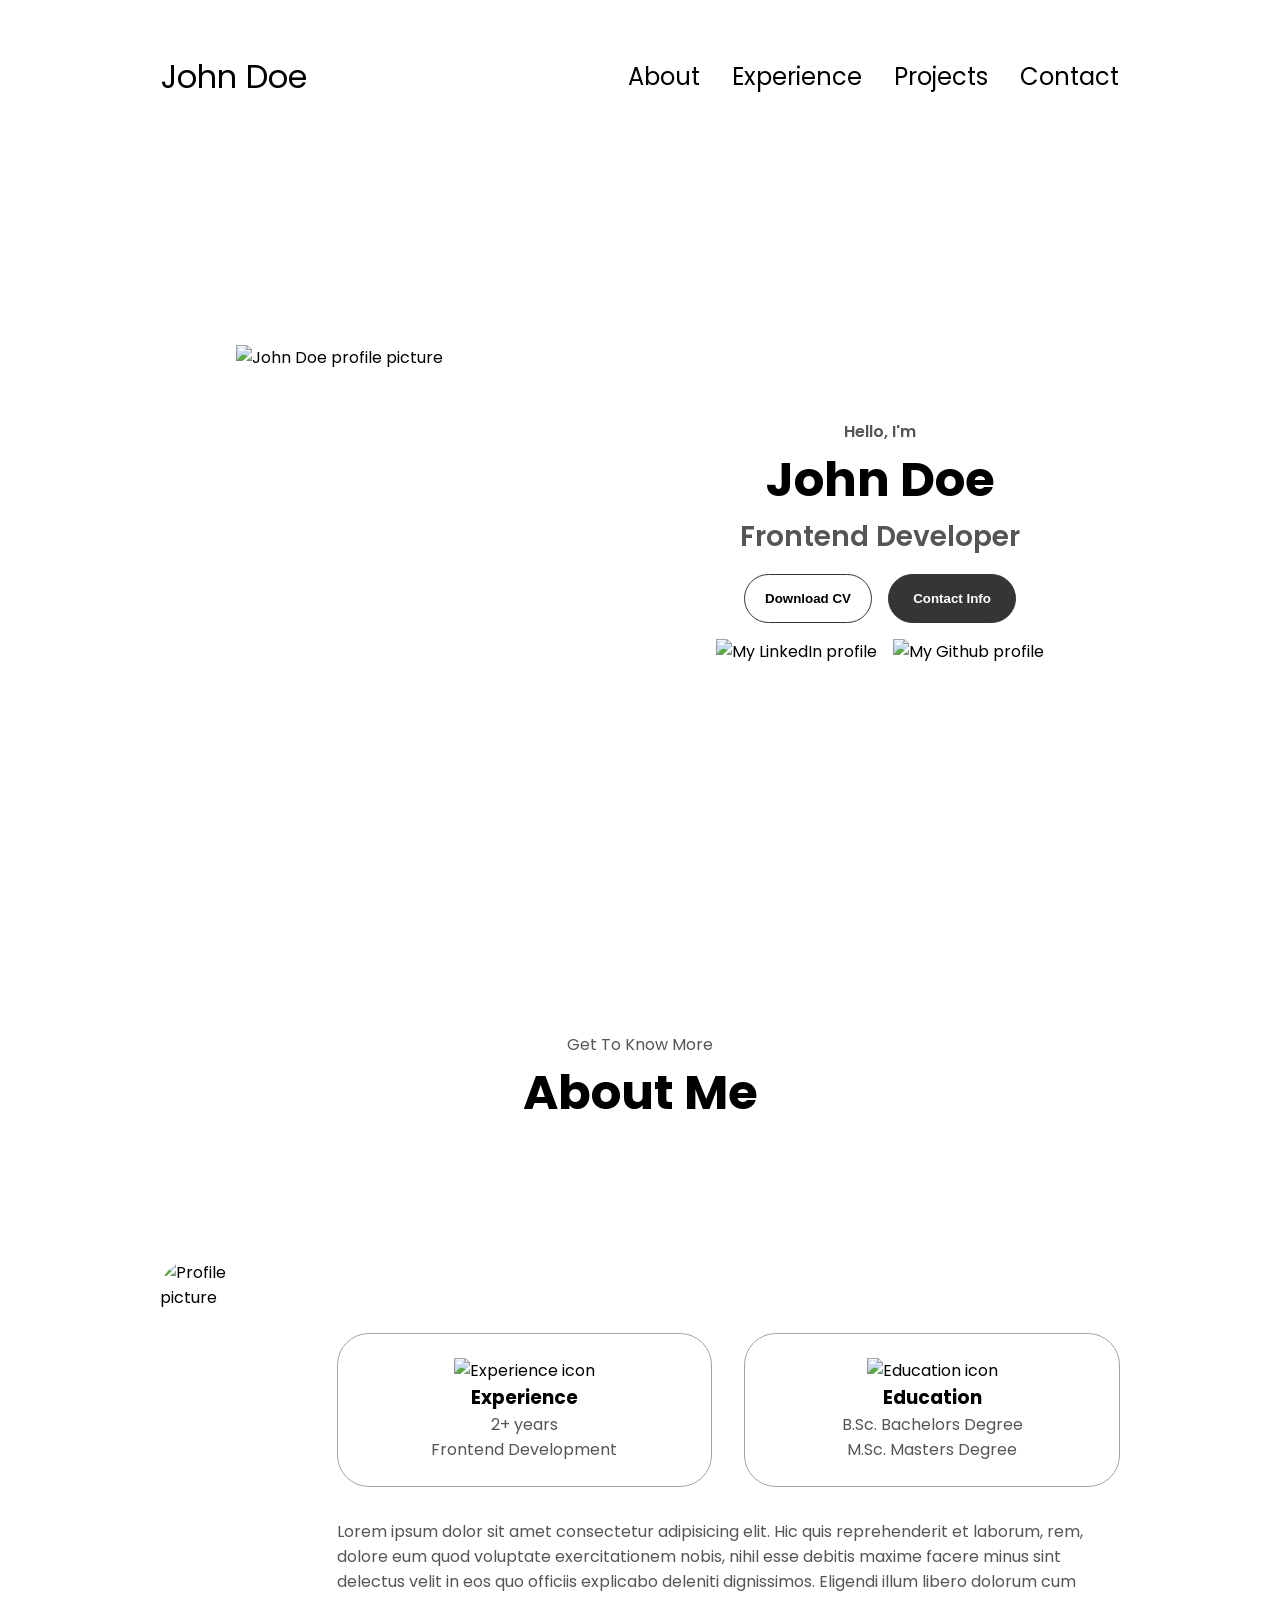
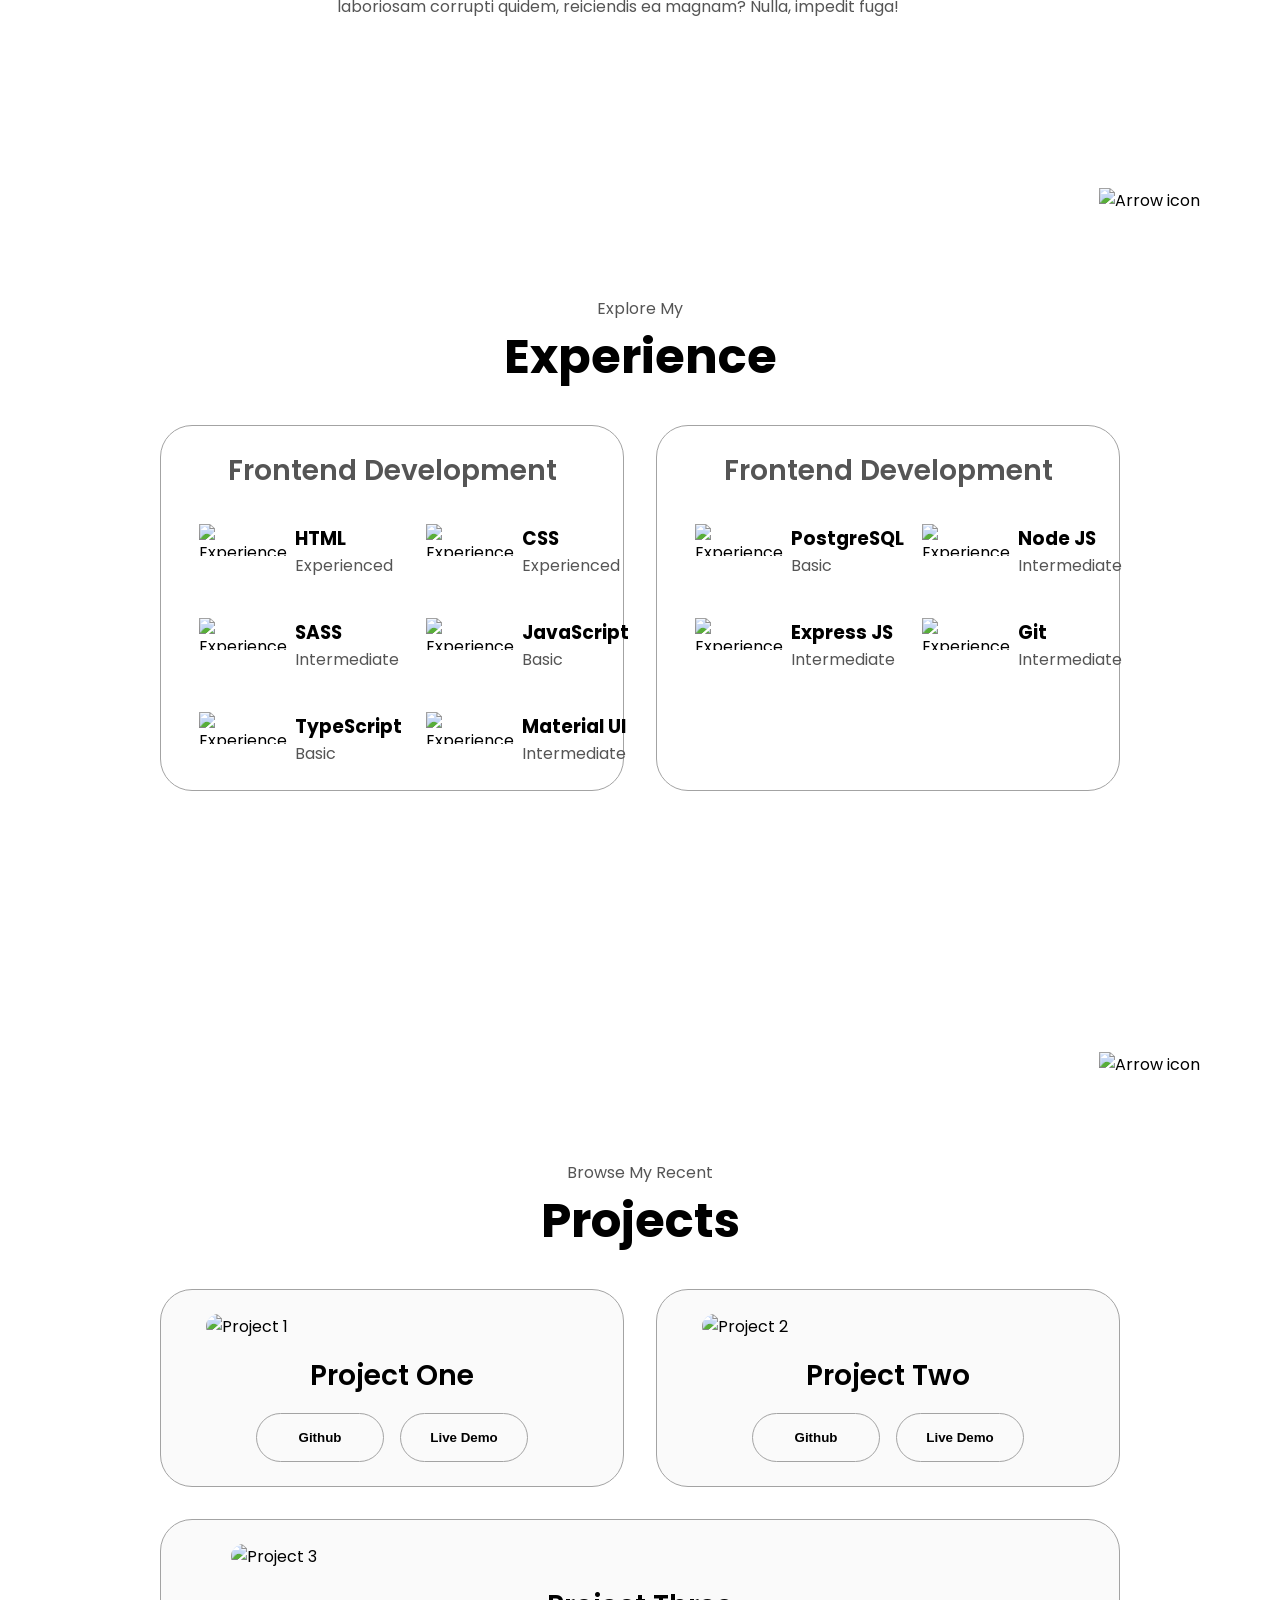
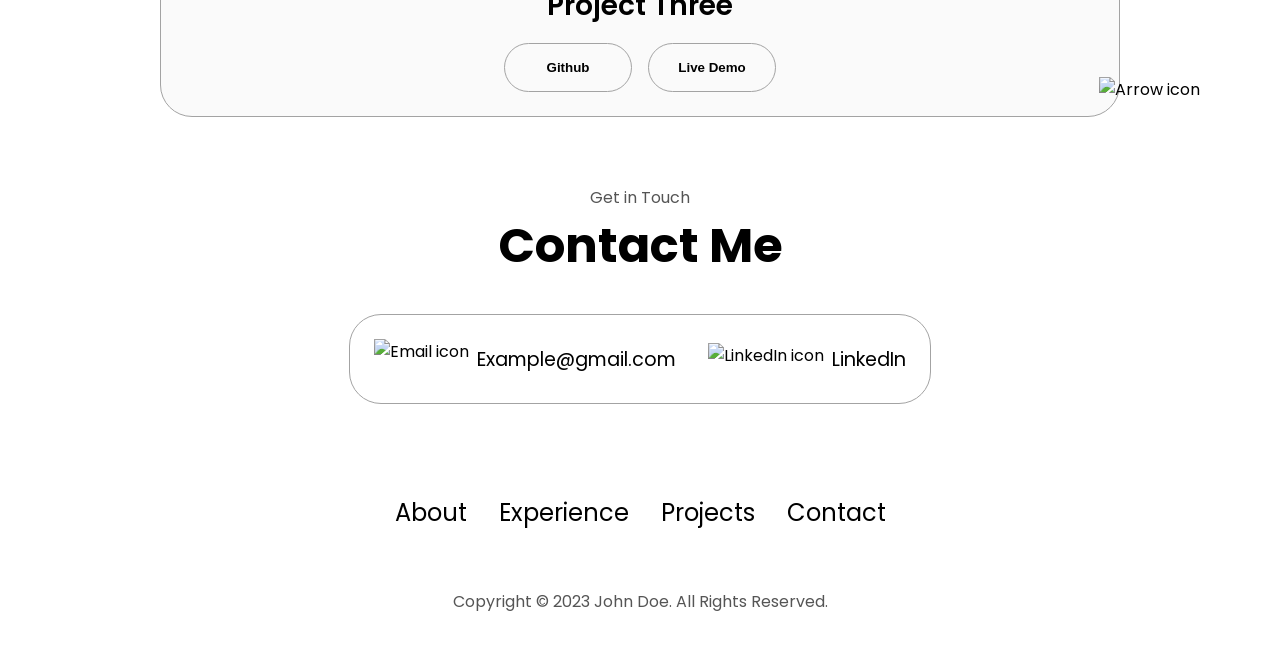
==== index.html @ 48a83649 "Add files via upload" ====
<!DOCTYPE html>
<html lang="en">
  <head>
    <meta charset="UTF-8" />
    <meta http-equiv="X-UA-Compatible" content="IE=edge" />
    <meta name="viewport" content="width=device-width, initial-scale=1.0" />
    <title>My Portfolio</title>
    <link rel="stylesheet" href="style.css" />
    <link rel="stylesheet" href="mediaqueries.css" />
  </head>
  <body>
    <nav id="desktop-nav">
      <div class="logo">John Doe</div>
      <div>
        <ul class="nav-links">
          <li><a href="#about">About</a></li>
          <li><a href="#experience">Experience</a></li>
          <li><a href="#projects">Projects</a></li>
          <li><a href="#contact">Contact</a></li>
        </ul>
      </div>
    </nav>
    <nav id="hamburger-nav">
      <div class="logo">John Doe</div>
      <div class="hamburger-menu">
        <div class="hamburger-icon" onclick="toggleMenu()">
          <span></span>
          <span></span>
          <span></span>
        </div>
        <div class="menu-links">
          <li><a href="#about" onclick="toggleMenu()">About</a></li>
          <li><a href="#experience" onclick="toggleMenu()">Experience</a></li>
          <li><a href="#projects" onclick="toggleMenu()">Projects</a></li>
          <li><a href="#contact" onclick="toggleMenu()">Contact</a></li>
        </div>
      </div>
    </nav>
    <section id="profile">
      <div class="section__pic-container">
        <img src="./assets/profile-pic.png" alt="John Doe profile picture" />
      </div>
      <div class="section__text">
        <p class="section__text__p1">Hello, I'm</p>
        <h1 class="title">John Doe</h1>
        <p class="section__text__p2">Frontend Developer</p>
        <div class="btn-container">
          <button
            class="btn btn-color-2"
            onclick="window.open('./assets/resume-example.pdf')"
          >
            Download CV
          </button>
          <button class="btn btn-color-1" onclick="location.href='./#contact'">
            Contact Info
          </button>
        </div>
        <div id="socials-container">
          <img
            src="./assets/linkedin.png"
            alt="My LinkedIn profile"
            class="icon"
            onclick="location.href='https://linkedin.com/'"
          />
          <img
            src="./assets/github.png"
            alt="My Github profile"
            class="icon"
            onclick="location.href='https://github.com/'"
          />
        </div>
      </div>
    </section>
    <section id="about">
      <p class="section__text__p1">Get To Know More</p>
      <h1 class="title">About Me</h1>
      <div class="section-container">
        <div class="section__pic-container">
          <img
            src="./assets/about-pic.png"
            alt="Profile picture"
            class="about-pic"
          />
        </div>
        <div class="about-details-container">
          <div class="about-containers">
            <div class="details-container">
              <img
                src="./assets/experience.png"
                alt="Experience icon"
                class="icon"
              />
              <h3>Experience</h3>
              <p>2+ years <br />Frontend Development</p>
            </div>
            <div class="details-container">
              <img
                src="./assets/education.png"
                alt="Education icon"
                class="icon"
              />
              <h3>Education</h3>
              <p>B.Sc. Bachelors Degree<br />M.Sc. Masters Degree</p>
            </div>
          </div>
          <div class="text-container">
            <p>
              Lorem ipsum dolor sit amet consectetur adipisicing elit. Hic quis
              reprehenderit et laborum, rem, dolore eum quod voluptate
              exercitationem nobis, nihil esse debitis maxime facere minus sint
              delectus velit in eos quo officiis explicabo deleniti dignissimos.
              Eligendi illum libero dolorum cum laboriosam corrupti quidem,
              reiciendis ea magnam? Nulla, impedit fuga!
            </p>
          </div>
        </div>
      </div>
      <img
        src="./assets/arrow.png"
        alt="Arrow icon"
        class="icon arrow"
        onclick="location.href='./#experience'"
      />
    </section>
    <section id="experience">
      <p class="section__text__p1">Explore My</p>
      <h1 class="title">Experience</h1>
      <div class="experience-details-container">
        <div class="about-containers">
          <div class="details-container">
            <h2 class="experience-sub-title">Frontend Development</h2>
            <div class="article-container">
              <article>
                <img
                  src="./assets/checkmark.png"
                  alt="Experience icon"
                  class="icon"
                />
                <div>
                  <h3>HTML</h3>
                  <p>Experienced</p>
                </div>
              </article>
              <article>
                <img
                  src="./assets/checkmark.png"
                  alt="Experience icon"
                  class="icon"
                />
                <div>
                  <h3>CSS</h3>
                  <p>Experienced</p>
                </div>
              </article>
              <article>
                <img
                  src="./assets/checkmark.png"
                  alt="Experience icon"
                  class="icon"
                />
                <div>
                  <h3>SASS</h3>
                  <p>Intermediate</p>
                </div>
              </article>
              <article>
                <img
                  src="./assets/checkmark.png"
                  alt="Experience icon"
                  class="icon"
                />
                <div>
                  <h3>JavaScript</h3>
                  <p>Basic</p>
                </div>
              </article>
              <article>
                <img
                  src="./assets/checkmark.png"
                  alt="Experience icon"
                  class="icon"
                />
                <div>
                  <h3>TypeScript</h3>
                  <p>Basic</p>
                </div>
              </article>
              <article>
                <img
                  src="./assets/checkmark.png"
                  alt="Experience icon"
                  class="icon"
                />
                <div>
                  <h3>Material UI</h3>
                  <p>Intermediate</p>
                </div>
              </article>
            </div>
          </div>
          <div class="details-container">
            <h2 class="experience-sub-title">Frontend Development</h2>
            <div class="article-container">
              <article>
                <img
                  src="./assets/checkmark.png"
                  alt="Experience icon"
                  class="icon"
                />
                <div>
                  <h3>PostgreSQL</h3>
                  <p>Basic</p>
                </div>
              </article>
              <article>
                <img
                  src="./assets/checkmark.png"
                  alt="Experience icon"
                  class="icon"
                />
                <div>
                  <h3>Node JS</h3>
                  <p>Intermediate</p>
                </div>
              </article>
              <article>
                <img
                  src="./assets/checkmark.png"
                  alt="Experience icon"
                  class="icon"
                />
                <div>
                  <h3>Express JS</h3>
                  <p>Intermediate</p>
                </div>
              </article>
              <article>
                <img
                  src="./assets/checkmark.png"
                  alt="Experience icon"
                  class="icon"
                />
                <div>
                  <h3>Git</h3>
                  <p>Intermediate</p>
                </div>
              </article>
            </div>
          </div>
        </div>
      </div>
      <img
        src="./assets/arrow.png"
        alt="Arrow icon"
        class="icon arrow"
        onclick="location.href='./#projects'"
      />
    </section>
    <section id="projects">
      <p class="section__text__p1">Browse My Recent</p>
      <h1 class="title">Projects</h1>
      <div class="experience-details-container">
        <div class="about-containers">
          <div class="details-container color-container">
            <div class="article-container">
              <img
                src="./assets/project-1.png"
                alt="Project 1"
                class="project-img"
              />
            </div>
            <h2 class="experience-sub-title project-title">Project One</h2>
            <div class="btn-container">
              <button
                class="btn btn-color-2 project-btn"
                onclick="location.href='https://github.com/'"
              >
                Github
              </button>
              <button
                class="btn btn-color-2 project-btn"
                onclick="location.href='https://github.com/'"
              >
                Live Demo
              </button>
            </div>
          </div>
          <div class="details-container color-container">
            <div class="article-container">
              <img
                src="./assets/project-2.png"
                alt="Project 2"
                class="project-img"
              />
            </div>
            <h2 class="experience-sub-title project-title">Project Two</h2>
            <div class="btn-container">
              <button
                class="btn btn-color-2 project-btn"
                onclick="location.href='https://github.com/'"
              >
                Github
              </button>
              <button
                class="btn btn-color-2 project-btn"
                onclick="location.href='https://github.com/'"
              >
                Live Demo
              </button>
            </div>
          </div>
          <div class="details-container color-container">
            <div class="article-container">
              <img
                src="./assets/project-3.png"
                alt="Project 3"
                class="project-img"
              />
            </div>
            <h2 class="experience-sub-title project-title">Project Three</h2>
            <div class="btn-container">
              <button
                class="btn btn-color-2 project-btn"
                onclick="location.href='https://github.com/'"
              >
                Github
              </button>
              <button
                class="btn btn-color-2 project-btn"
                onclick="location.href='https://github.com/'"
              >
                Live Demo
              </button>
            </div>
          </div>
        </div>
      </div>
      <img
        src="./assets/arrow.png"
        alt="Arrow icon"
        class="icon arrow"
        onclick="location.href='./#contact'"
      />
    </section>
    <section id="contact">
      <p class="section__text__p1">Get in Touch</p>
      <h1 class="title">Contact Me</h1>
      <div class="contact-info-upper-container">
        <div class="contact-info-container">
          <img
            src="./assets/email.png"
            alt="Email icon"
            class="icon contact-icon email-icon"
          />
          <p><a href="mailto:examplemail@gmail.com">Example@gmail.com</a></p>
        </div>
        <div class="contact-info-container">
          <img
            src="./assets/linkedin.png"
            alt="LinkedIn icon"
            class="icon contact-icon"
          />
          <p><a href="https://www.linkedin.com">LinkedIn</a></p>
        </div>
      </div>
    </section>
    <footer>
      <nav>
        <div class="nav-links-container">
          <ul class="nav-links">
            <li><a href="#about">About</a></li>
            <li><a href="#experience">Experience</a></li>
            <li><a href="#projects">Projects</a></li>
            <li><a href="#contact">Contact</a></li>
          </ul>
        </div>
      </nav>
      <p>Copyright &#169; 2023 John Doe. All Rights Reserved.</p>
    </footer>
    <script src="script.js"></script>
  </body>
</html>
---- style.css ----
/* GENERAL */

@import url("https://fonts.googleapis.com/css2?family=Poppins:wght@300;400;500;600&display=swap");

* {
  margin: 0;
  padding: 0;
}

body {
  font-family: "Poppins", sans-serif;
}

html {
  scroll-behavior: smooth;
}

p {
  color: rgb(85, 85, 85);
}

/* TRANSITION */

a,
.btn {
  transition: all 300ms ease;
}

/* DESKTOP NAV */

nav,
.nav-links {
  display: flex;
}

nav {
  justify-content: space-around;
  align-items: center;
  height: 17vh;
}

.nav-links {
  gap: 2rem;
  list-style: none;
  font-size: 1.5rem;
}

a {
  color: black;
  text-decoration: none;
  text-decoration-color: white;
}

a:hover {
  color: grey;
  text-decoration: underline;
  text-underline-offset: 1rem;
  text-decoration-color: rgb(181, 181, 181);
}

.logo {
  font-size: 2rem;
}

.logo:hover {
  cursor: default;
}

/* HAMBURGER MENU */

#hamburger-nav {
  display: none;
}

.hamburger-menu {
  position: relative;
  display: inline-block;
}

.hamburger-icon {
  display: flex;
  flex-direction: column;
  justify-content: space-between;
  height: 24px;
  width: 30px;
  cursor: pointer;
}

.hamburger-icon span {
  width: 100%;
  height: 2px;
  background-color: black;
  transition: all 0.3 ease-in-out;
}

.menu-links {
  position: absolute;
  top: 100%;
  right: 0;
  background-color: white;
  width: fit-content;
  max-height: 0;
  overflow: hidden;
  transition: all 0.3 ease-in-out;
}

.menu-links a {
  display: block;
  padding: 10px;
  text-align: center;
  font-size: 1.5rem;
  color: black;
  text-decoration: none;
  transition: all 0.3 ease-in-out;
}

.menu-links li {
  list-style: none;
}

.menu-links.open {
  max-height: 300px;
}

.hamburger-icon.open span:first-child {
  transform: rotate(45deg) translate(10px, 5px);
}

.hamburger-icon.open span:nth-child(2) {
  opacity: 0;
}

.hamburger-icon.open span:last-child {
  transform: rotate(-45deg) translate(10px, -5px);
}

.hamburger-icon span:first-child {
  transform: none;
}

.hamburger-icon span:first-child {
  opacity: 1;
}

.hamburger-icon span:first-child {
  transform: none;
}

/* SECTIONS */

section {
  padding-top: 4vh;
  height: 96vh;
  margin: 0 10rem;
  box-sizing: border-box;
  min-height: fit-content;
}

.section-container {
  display: flex;
}

/* PROFILE SECTION */

#profile {
  display: flex;
  justify-content: center;
  gap: 5rem;
  height: 80vh;
}

.section__pic-container {
  display: flex;
  height: 400px;
  width: 400px;
  margin: auto 0;
}

.section__text {
  align-self: center;
  text-align: center;
}

.section__text p {
  font-weight: 600;
}

.section__text__p1 {
  text-align: center;
}

.section__text__p2 {
  font-size: 1.75rem;
  margin-bottom: 1rem;
}

.title {
  font-size: 3rem;
  text-align: center;
}

#socials-container {
  display: flex;
  justify-content: center;
  margin-top: 1rem;
  gap: 1rem;
}

/* ICONS */

.icon {
  cursor: pointer;
  height: 2rem;
}

/* BUTTONS */

.btn-container {
  display: flex;
  justify-content: center;
  gap: 1rem;
}

.btn {
  font-weight: 600;
  transition: all 300ms ease;
  padding: 1rem;
  width: 8rem;
  border-radius: 2rem;
}

.btn-color-1,
.btn-color-2 {
  border: rgb(53, 53, 53) 0.1rem solid;
}

.btn-color-1:hover,
.btn-color-2:hover {
  cursor: pointer;
}

.btn-color-1,
.btn-color-2:hover {
  background: rgb(53, 53, 53);
  color: white;
}

.btn-color-1:hover {
  background: rgb(0, 0, 0);
}

.btn-color-2 {
  background: none;
}

.btn-color-2:hover {
  border: rgb(255, 255, 255) 0.1rem solid;
}

.btn-container {
  gap: 1rem;
}

/* ABOUT SECTION */

#about {
  position: relative;
}

.about-containers {
  gap: 2rem;
  margin-bottom: 2rem;
  margin-top: 2rem;
}

.about-details-container {
  justify-content: center;
  flex-direction: column;
}

.about-containers,
.about-details-container {
  display: flex;
}

.about-pic {
  border-radius: 2rem;
}

.arrow {
  position: absolute;
  right: -5rem;
  bottom: 2.5rem;
}

.details-container {
  padding: 1.5rem;
  flex: 1;
  background: white;
  border-radius: 2rem;
  border: rgb(53, 53, 53) 0.1rem solid;
  border-color: rgb(163, 163, 163);
  text-align: center;
}

.section-container {
  gap: 4rem;
  height: 80%;
}

.section__pic-container {
  height: 400px;
  width: 400px;
  margin: auto 0;
}

/* EXPERIENCE SECTION */

#experience {
  position: relative;
}

.experience-sub-title {
  color: rgb(85, 85, 85);
  font-weight: 600;
  font-size: 1.75rem;
  margin-bottom: 2rem;
}

.experience-details-container {
  display: flex;
  justify-content: center;
  flex-direction: column;
}

.article-container {
  display: flex;
  text-align: initial;
  flex-wrap: wrap;
  flex-direction: row;
  gap: 2.5rem;
  justify-content: space-around;
}

article {
  display: flex;
  width: 10rem;
  justify-content: space-around;
  gap: 0.5rem;
}

article .icon {
  cursor: default;
}

/* PROJECTS SECTION */

#projects {
  position: relative;
}

.color-container {
  border-color: rgb(163, 163, 163);
  background: rgb(250, 250, 250);
}

.project-img {
  border-radius: 2rem;
  width: 90%;
  height: 90%;
}

.project-title {
  margin: 1rem;
  color: black;
}

.project-btn {
  color: black;
  border-color: rgb(163, 163, 163);
}

/* CONTACT */

#contact {
  display: flex;
  justify-content: center;
  flex-direction: column;
  height: 70vh;
}

.contact-info-upper-container {
  display: flex;
  justify-content: center;
  border-radius: 2rem;
  border: rgb(53, 53, 53) 0.1rem solid;
  border-color: rgb(163, 163, 163);
  background: (250, 250, 250);
  margin: 2rem auto;
  padding: 0.5rem;
}

.contact-info-container {
  display: flex;
  align-items: center;
  justify-content: center;
  gap: 0.5rem;
  margin: 1rem;
}

.contact-info-container p {
  font-size: larger;
}

.contact-icon {
  cursor: default;
}

.email-icon {
  height: 2.5rem;
}

/* FOOTER SECTION */

footer {
  height: 26vh;
  margin: 0 1rem;
}

footer p {
  text-align: center;
}
---- mediaqueries.css ----
@media screen and (max-width: 1400px) {
  #profile {
    height: 83vh;
    margin-bottom: 6rem;
  }
  .about-containers {
    flex-wrap: wrap;
  }
  #contact,
  #projects {
    height: fit-content;
  }
}

@media screen and (max-width: 1200px) {
  #desktop-nav {
    display: none;
  }
  #hamburger-nav {
    display: flex;
  }
  #experience,
  .experience-details-container {
    margin-top: 2rem;
  }
  #profile,
  .section-container {
    display: block;
  }
  .arrow {
    display: none;
  }
  section,
  .section-container {
    height: fit-content;
  }
  section {
    margin: 0 5%;
  }
  .section__pic-container {
    width: 275px;
    height: 275px;
    margin: 0 auto 2rem;
  }
  .about-containers {
    margin-top: 0;
  }
}

@media screen and (max-width: 600px) {
  #contact,
  footer {
    height: 40vh;
  }
  #profile {
    height: 83vh;
    margin-bottom: 0;
  }
  article {
    font-size: 1rem;
  }
  footer nav {
    height: fit-content;
    margin-bottom: 2rem;
  }
  .about-containers,
  .contact-info-upper-container,
  .btn-container {
    flex-wrap: wrap;
  }
  .contact-info-container {
    margin: 0;
  }
  .contact-info-container p,
  .nav-links li a {
    font-size: 1rem;
  }
  .experience-sub-title {
    font-size: 1.25rem;
  }
  .logo {
    font-size: 1.5rem;
  }
  .nav-links {
    flex-direction: column;
    gap: 0.5rem;
    text-align: center;
  }
  .section__pic-container {
    width: auto;
    height: 46vw;
    justify-content: center;
  }
  .section__text__p2 {
    font-size: 1.25rem;
  }
  .title {
    font-size: 2rem;
  }
  .text-container {
    text-align: justify;
  }
}
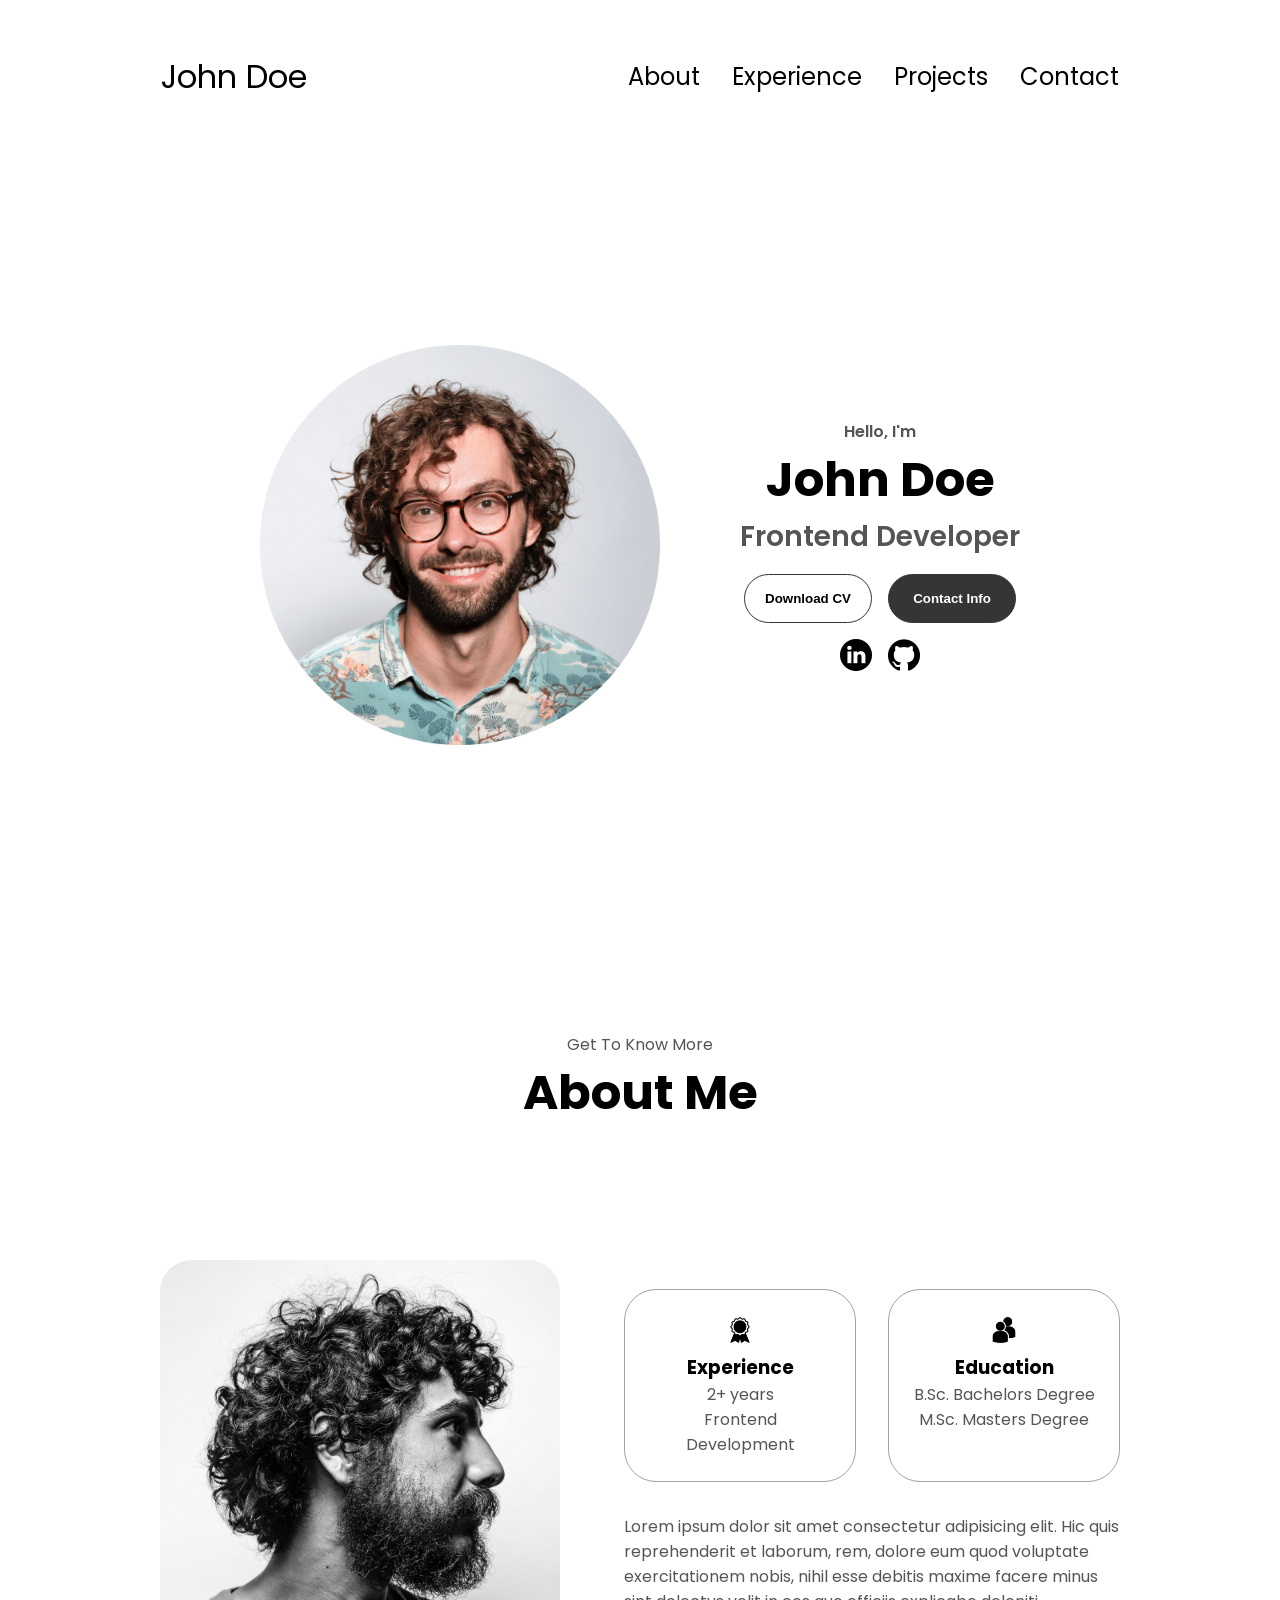
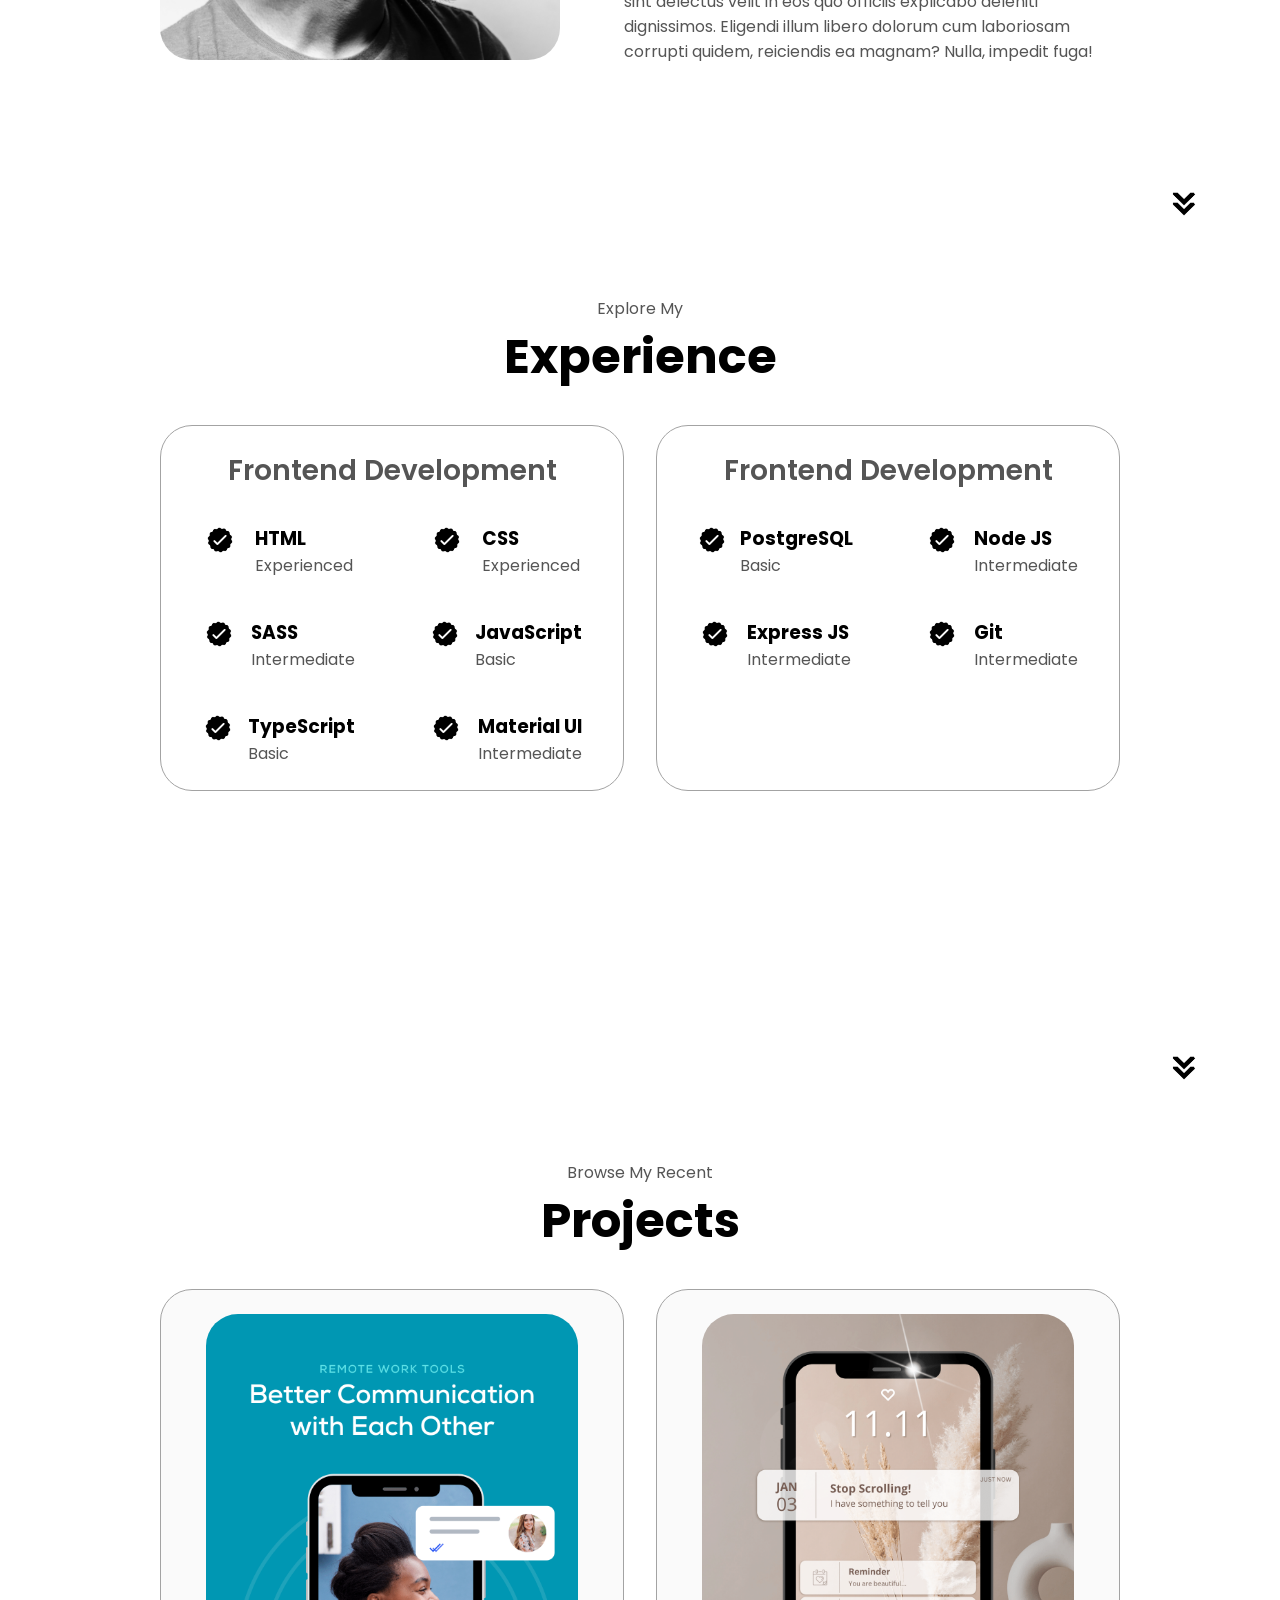
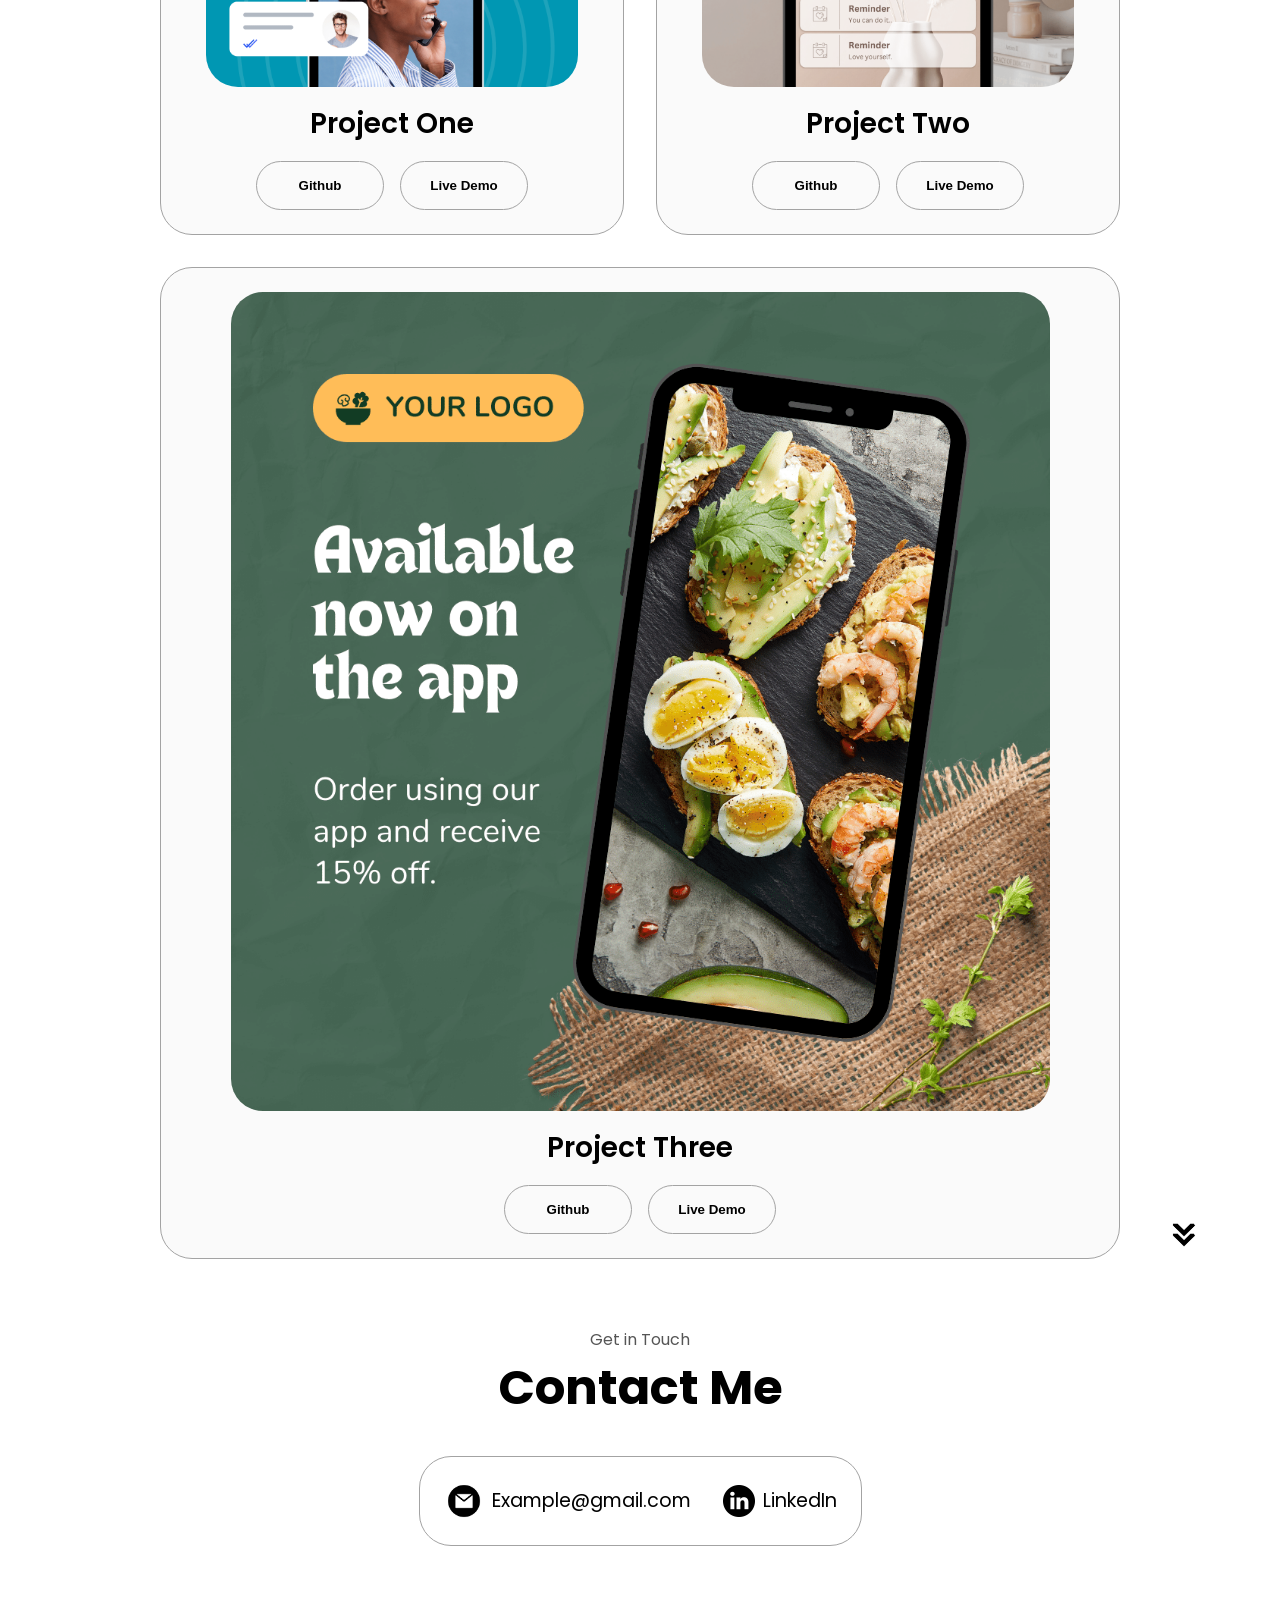
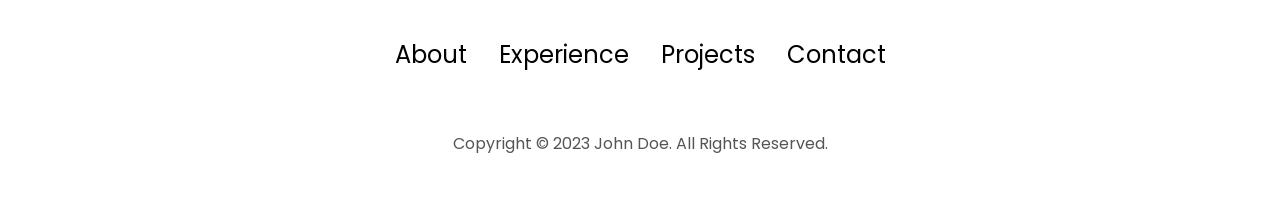
==== commit bb7f7223: "sd" ====
--- a/index.html
+++ b/index.html
@@ -38,7 +38,7 @@
     </nav>
     <section id="profile">
       <div class="section__pic-container">
-        <img src="./assets/profile-pic.png" alt="John Doe profile picture" />
+        <img src="./profile-pic.png" alt="John Doe profile picture" />
       </div>
       <div class="section__text">
         <p class="section__text__p1">Hello, I'm</p>
@@ -47,7 +47,7 @@
         <div class="btn-container">
           <button
             class="btn btn-color-2"
-            onclick="window.open('./assets/resume-example.pdf')"
+            onclick="window.open('./resume-example.pdf')"
           >
             Download CV
           </button>
@@ -57,13 +57,13 @@
         </div>
         <div id="socials-container">
           <img
-            src="./assets/linkedin.png"
+            src="./linkedin.png"
             alt="My LinkedIn profile"
             class="icon"
             onclick="location.href='https://linkedin.com/'"
           />
           <img
-            src="./assets/github.png"
+            src="./github.png"
             alt="My Github profile"
             class="icon"
             onclick="location.href='https://github.com/'"
@@ -77,7 +77,7 @@
       <div class="section-container">
         <div class="section__pic-container">
           <img
-            src="./assets/about-pic.png"
+            src="./about-pic.png"
             alt="Profile picture"
             class="about-pic"
           />
@@ -86,7 +86,7 @@
           <div class="about-containers">
             <div class="details-container">
               <img
-                src="./assets/experience.png"
+                src="./experience.png"
                 alt="Experience icon"
                 class="icon"
               />
@@ -95,7 +95,7 @@
             </div>
             <div class="details-container">
               <img
-                src="./assets/education.png"
+                src="./education.png"
                 alt="Education icon"
                 class="icon"
               />
@@ -116,7 +116,7 @@
         </div>
       </div>
       <img
-        src="./assets/arrow.png"
+        src="./arrow.png"
         alt="Arrow icon"
         class="icon arrow"
         onclick="location.href='./#experience'"
@@ -132,7 +132,7 @@
             <div class="article-container">
               <article>
                 <img
-                  src="./assets/checkmark.png"
+                  src="./checkmark.png"
                   alt="Experience icon"
                   class="icon"
                 />
@@ -143,7 +143,7 @@
               </article>
               <article>
                 <img
-                  src="./assets/checkmark.png"
+                  src="./checkmark.png"
                   alt="Experience icon"
                   class="icon"
                 />
@@ -154,7 +154,7 @@
               </article>
               <article>
                 <img
-                  src="./assets/checkmark.png"
+                  src="./checkmark.png"
                   alt="Experience icon"
                   class="icon"
                 />
@@ -165,7 +165,7 @@
               </article>
               <article>
                 <img
-                  src="./assets/checkmark.png"
+                  src="./checkmark.png"
                   alt="Experience icon"
                   class="icon"
                 />
@@ -176,7 +176,7 @@
               </article>
               <article>
                 <img
-                  src="./assets/checkmark.png"
+                  src="./checkmark.png"
                   alt="Experience icon"
                   class="icon"
                 />
@@ -187,7 +187,7 @@
               </article>
               <article>
                 <img
-                  src="./assets/checkmark.png"
+                  src="./checkmark.png"
                   alt="Experience icon"
                   class="icon"
                 />
@@ -203,7 +203,7 @@
             <div class="article-container">
               <article>
                 <img
-                  src="./assets/checkmark.png"
+                  src="./checkmark.png"
                   alt="Experience icon"
                   class="icon"
                 />
@@ -214,7 +214,7 @@
               </article>
               <article>
                 <img
-                  src="./assets/checkmark.png"
+                  src="./checkmark.png"
                   alt="Experience icon"
                   class="icon"
                 />
@@ -225,7 +225,7 @@
               </article>
               <article>
                 <img
-                  src="./assets/checkmark.png"
+                  src="./checkmark.png"
                   alt="Experience icon"
                   class="icon"
                 />
@@ -236,7 +236,7 @@
               </article>
               <article>
                 <img
-                  src="./assets/checkmark.png"
+                  src="./checkmark.png"
                   alt="Experience icon"
                   class="icon"
                 />
@@ -250,7 +250,7 @@
         </div>
       </div>
       <img
-        src="./assets/arrow.png"
+        src="./arrow.png"
         alt="Arrow icon"
         class="icon arrow"
         onclick="location.href='./#projects'"
@@ -264,7 +264,7 @@
           <div class="details-container color-container">
             <div class="article-container">
               <img
-                src="./assets/project-1.png"
+                src="./project-1.png"
                 alt="Project 1"
                 class="project-img"
               />
@@ -288,7 +288,7 @@
           <div class="details-container color-container">
             <div class="article-container">
               <img
-                src="./assets/project-2.png"
+                src="./project-2.png"
                 alt="Project 2"
                 class="project-img"
               />
@@ -312,7 +312,7 @@
           <div class="details-container color-container">
             <div class="article-container">
               <img
-                src="./assets/project-3.png"
+                src="./project-3.png"
                 alt="Project 3"
                 class="project-img"
               />
@@ -336,7 +336,7 @@
         </div>
       </div>
       <img
-        src="./assets/arrow.png"
+        src="./arrow.png"
         alt="Arrow icon"
         class="icon arrow"
         onclick="location.href='./#contact'"
@@ -348,7 +348,7 @@
       <div class="contact-info-upper-container">
         <div class="contact-info-container">
           <img
-            src="./assets/email.png"
+            src="./email.png"
             alt="Email icon"
             class="icon contact-icon email-icon"
           />
@@ -356,7 +356,7 @@
         </div>
         <div class="contact-info-container">
           <img
-            src="./assets/linkedin.png"
+            src="./linkedin.png"
             alt="LinkedIn icon"
             class="icon contact-icon"
           />
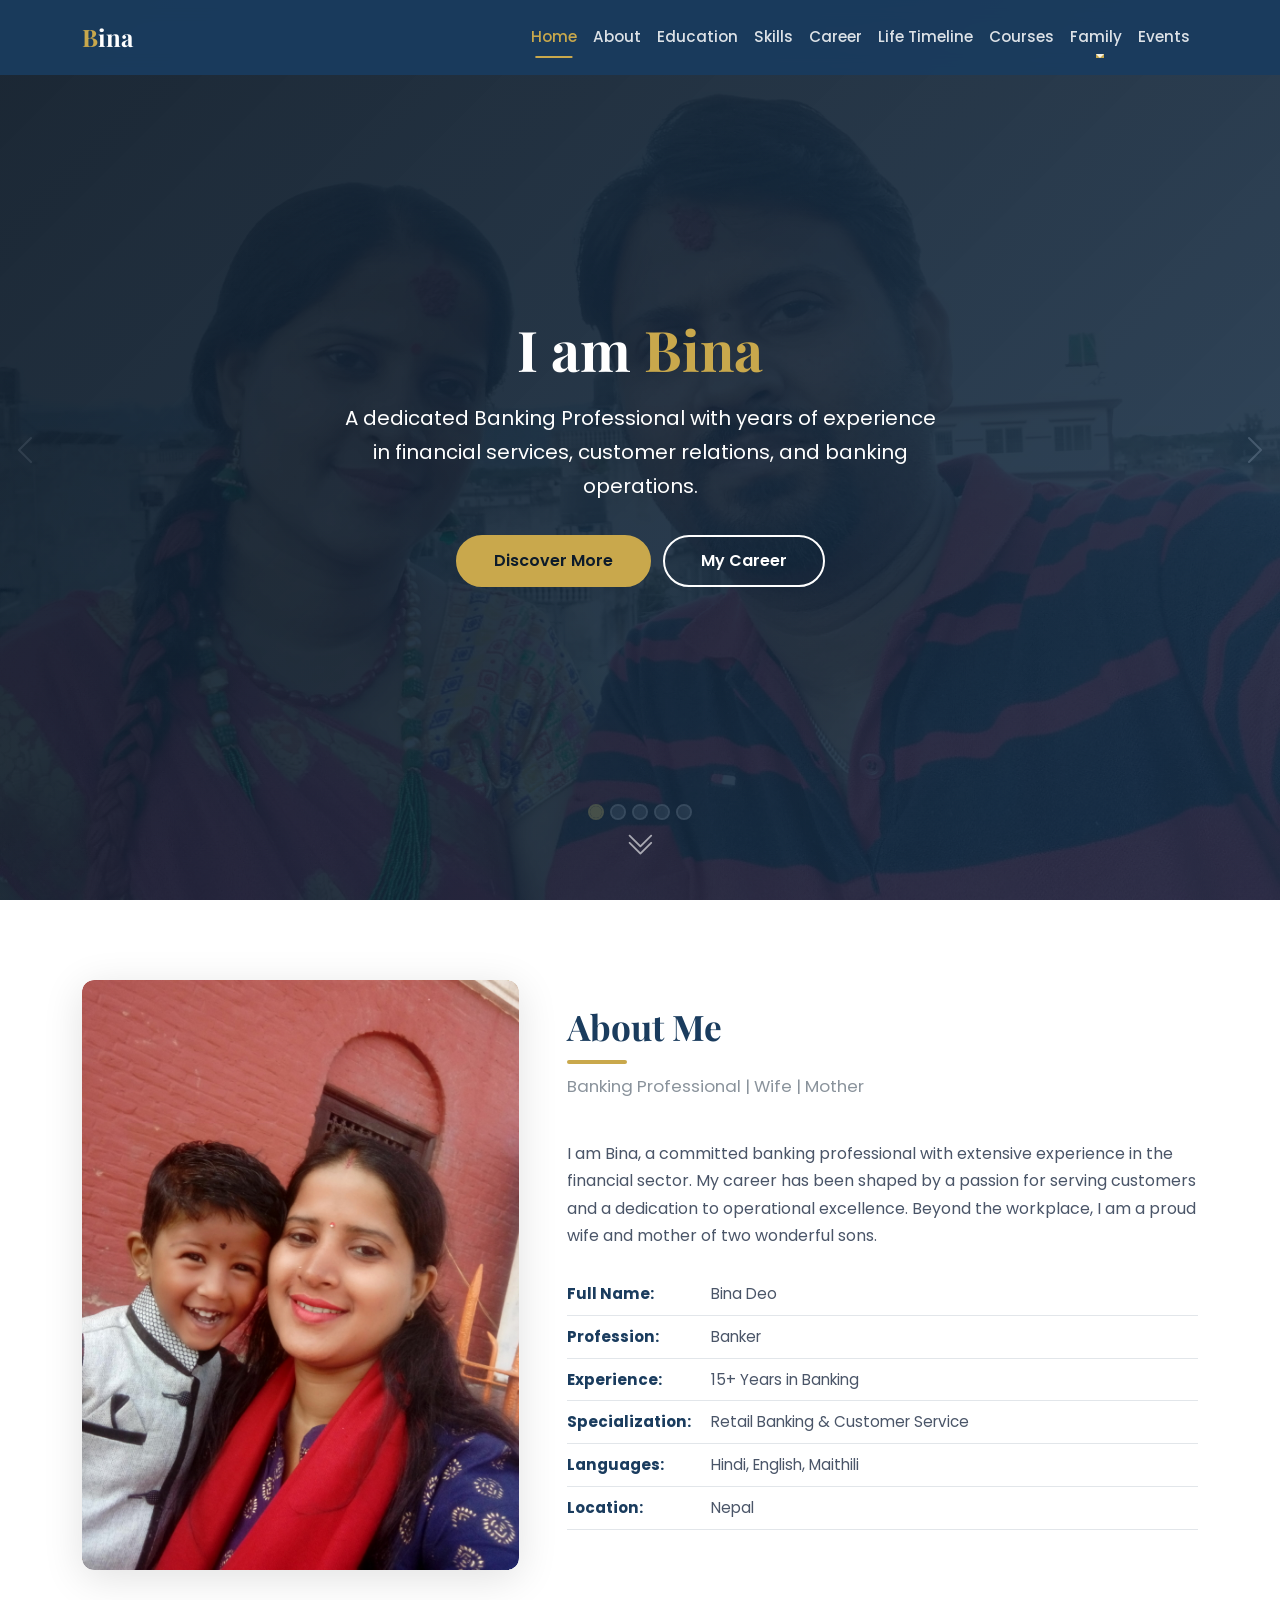
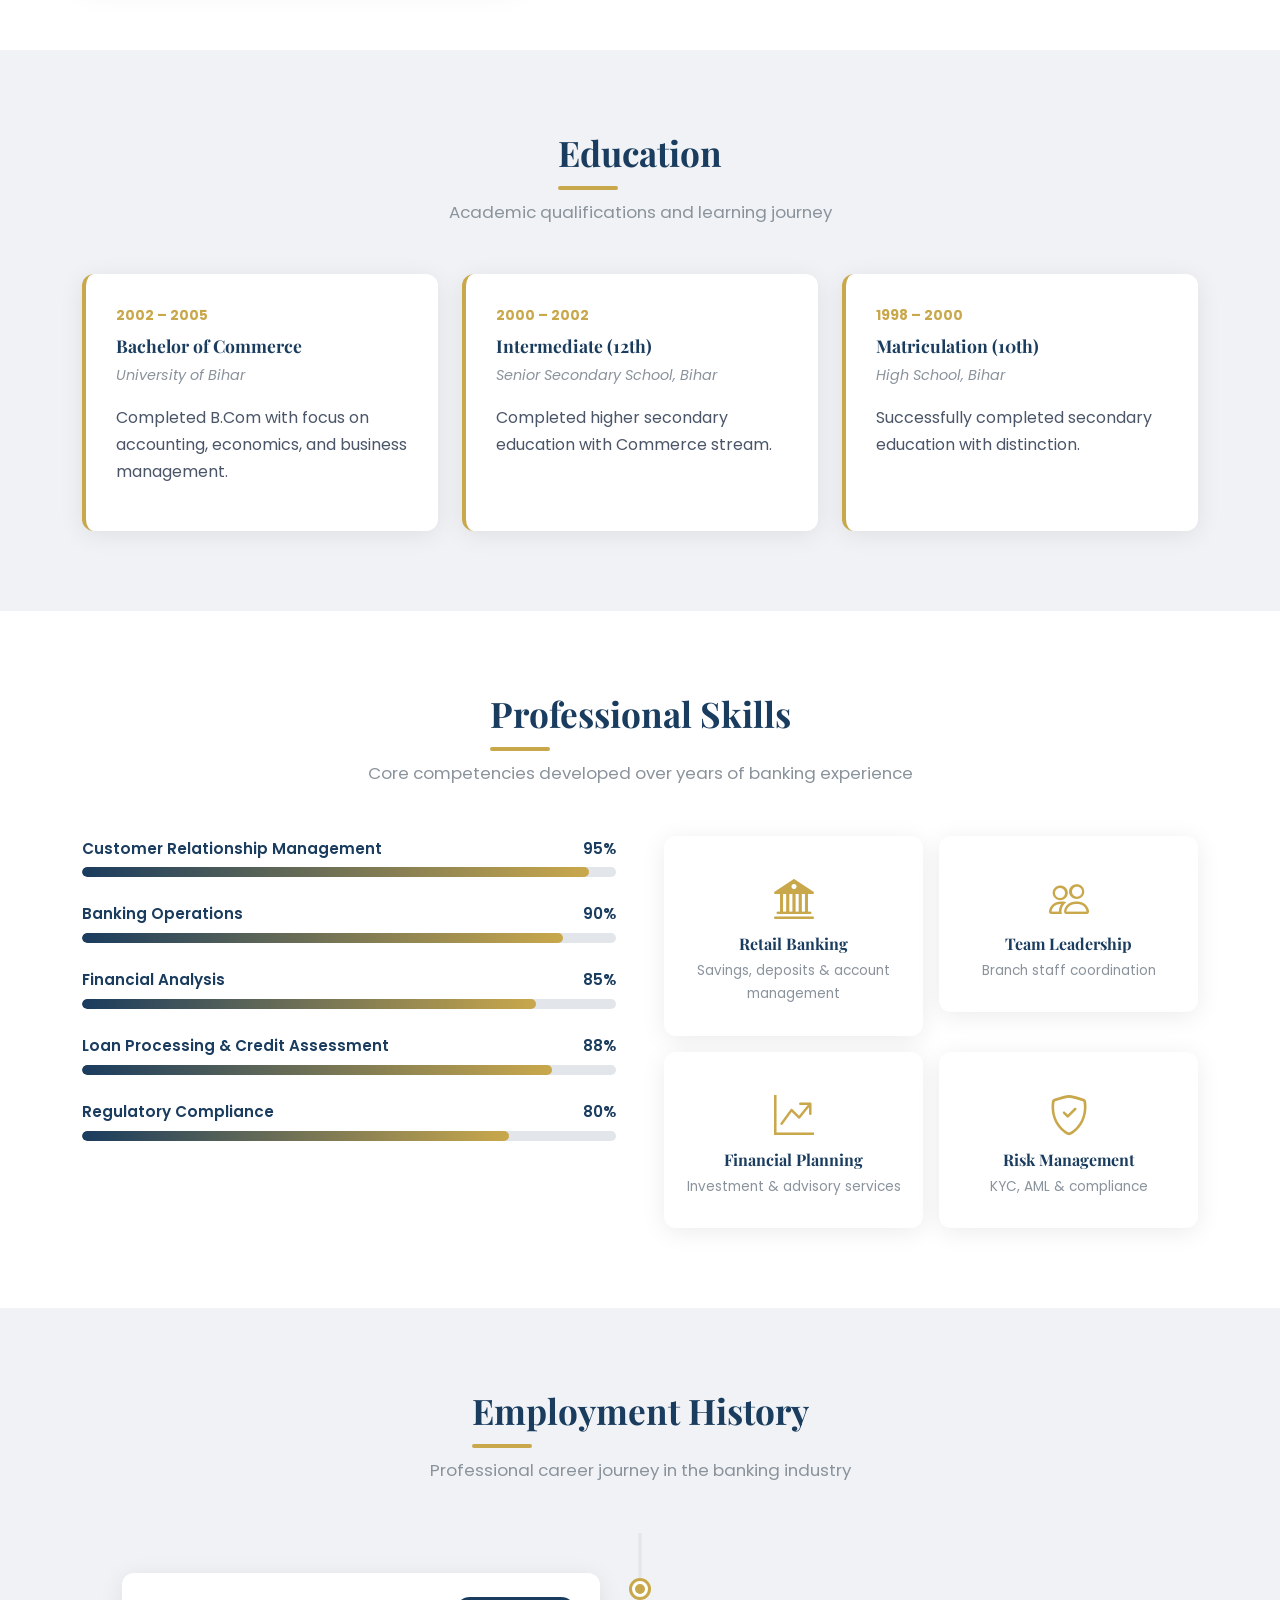
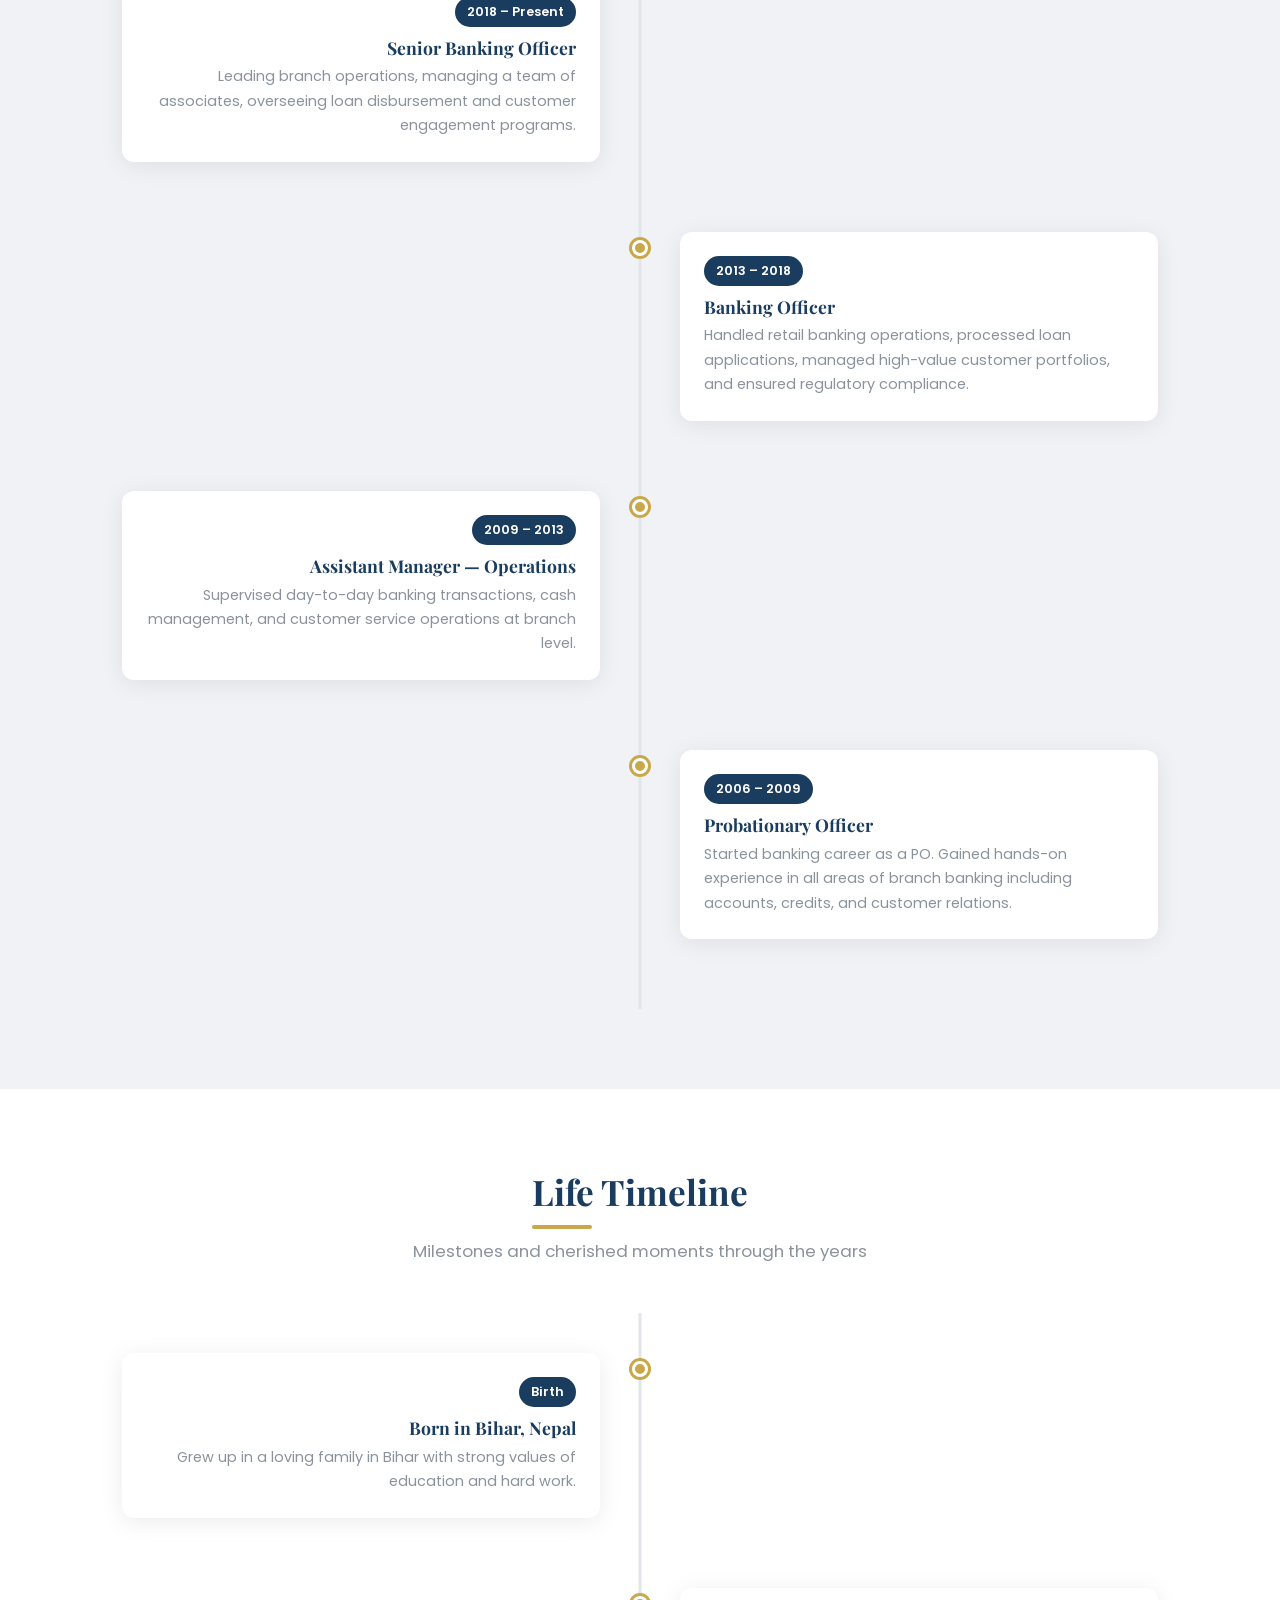
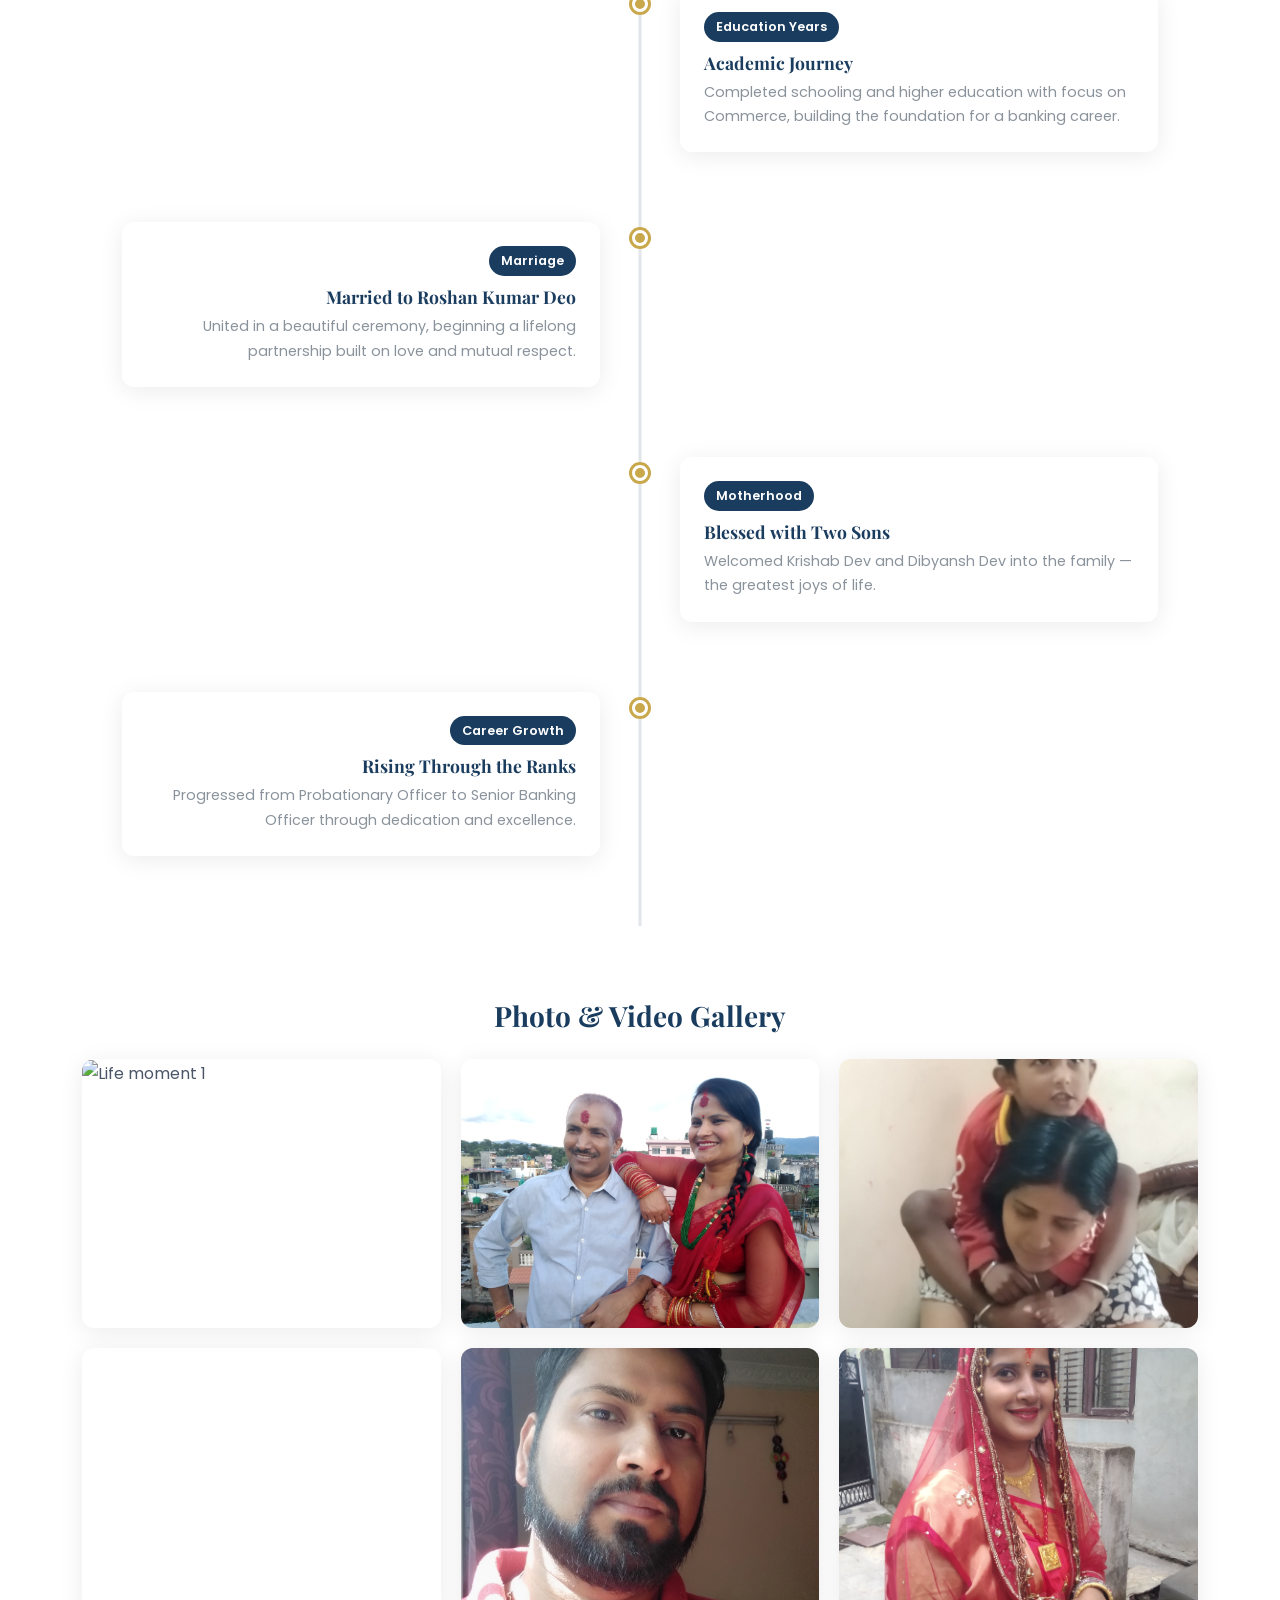
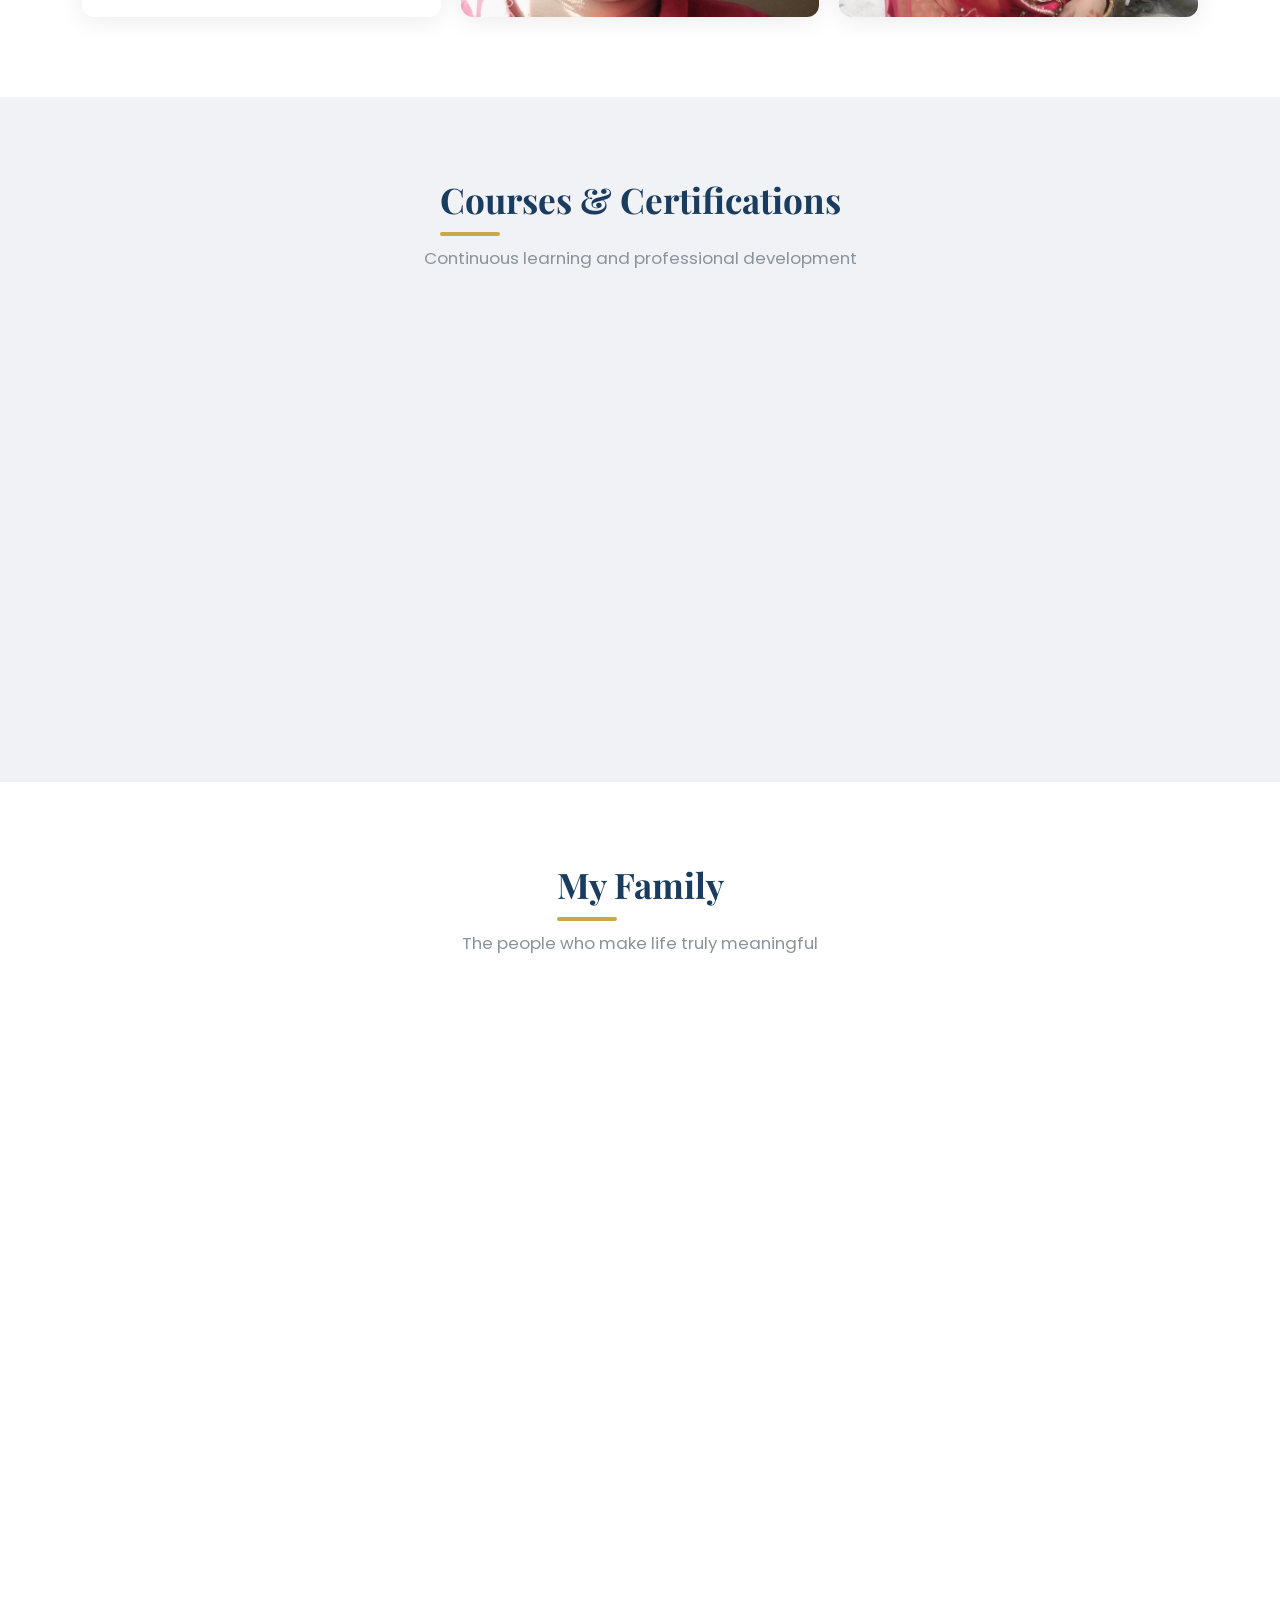
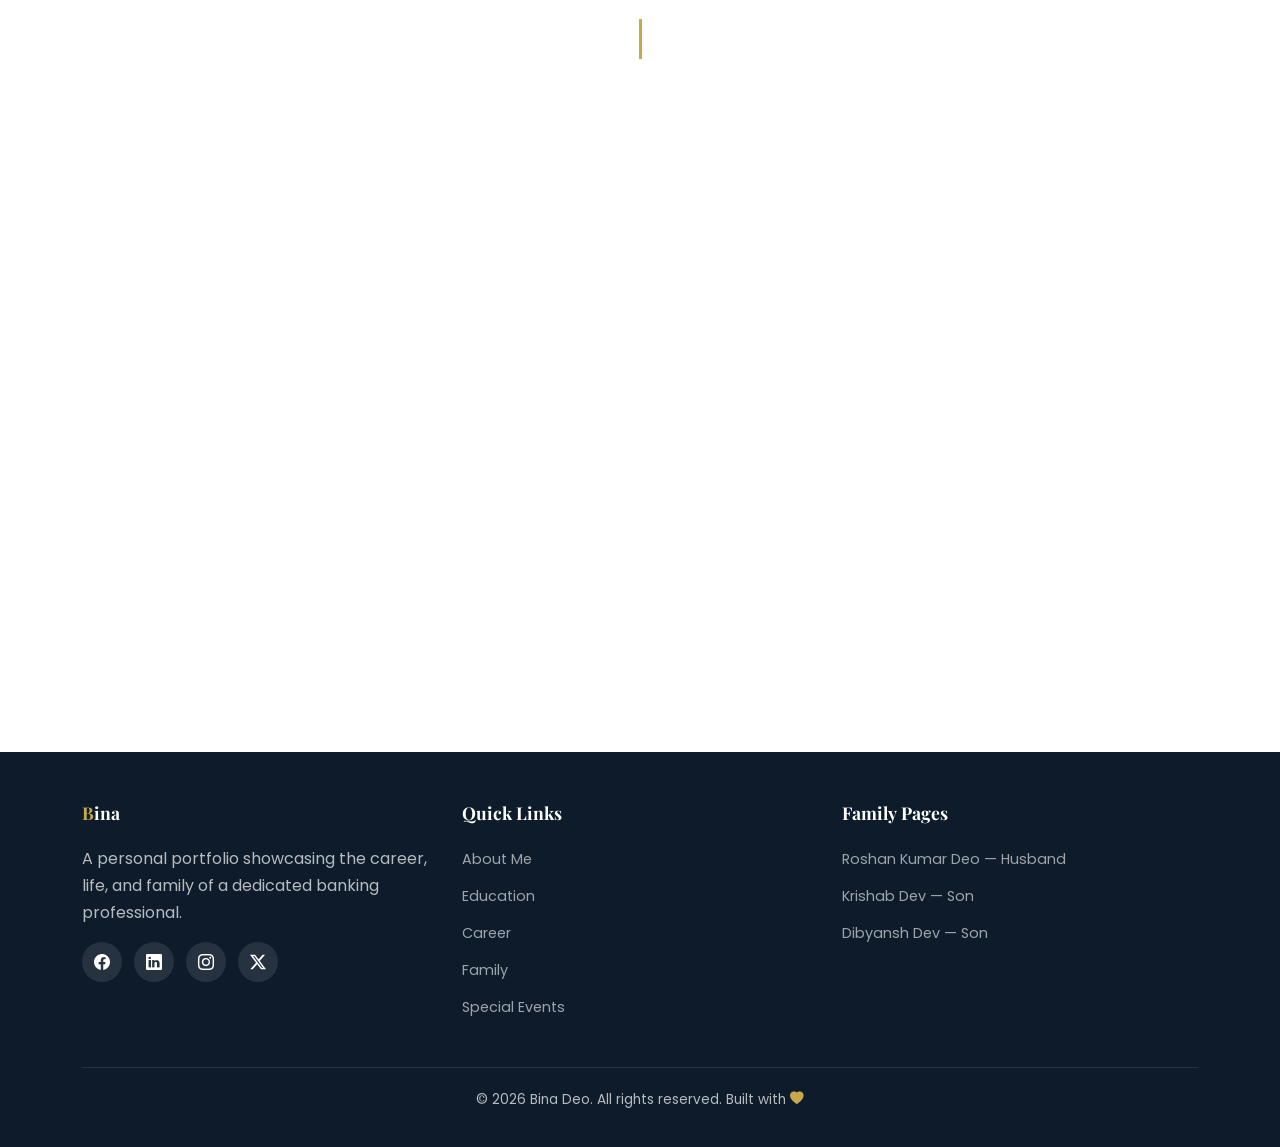
==== commit 30aa35eb: "commit 9c8e5f1b2a3d4e5f6g7h8i9j0k1l2m3n4o5p6q7" ====
--- a/index.html
+++ b/index.html
@@ -1,382 +1,591 @@
 <!DOCTYPE html>
 <html lang="en">
-  <head>
-    <meta charset="UTF-8" />
-    <meta http-equiv="X-UA-Compatible" content="IE=edge" />
-    <meta name="viewport" content="width=device-width, initial-scale=1.0" />
-    <title>My Portfolio</title>
-    <link rel="stylesheet" href="style.css" />
-    <link rel="stylesheet" href="mediaqueries.css" />
-  </head>
-  <body>
-    <nav id="desktop-nav">
-      <div class="logo">John Doe</div>
-      <div>
-        <ul class="nav-links">
-          <li><a href="#about">About</a></li>
-          <li><a href="#experience">Experience</a></li>
-          <li><a href="#projects">Projects</a></li>
-          <li><a href="#contact">Contact</a></li>
+<head>
+  <meta charset="UTF-8" />
+  <meta name="viewport" content="width=device-width, initial-scale=1.0" />
+  <meta name="description" content="Bina — Banking Professional Portfolio. Career, education, skills, and family." />
+  <title>Bina | Banking Professional</title>
+
+  <!-- Google Fonts -->
+  <link rel="preconnect" href="https://fonts.googleapis.com" />
+  <link href="https://fonts.googleapis.com/css2?family=Playfair+Display:wght@400;600;700&family=Poppins:wght@300;400;500;600;700&display=swap" rel="stylesheet" />
+
+  <!-- Bootstrap 5 CSS -->
+  <link href="https://cdn.jsdelivr.net/npm/bootstrap@5.3.2/dist/css/bootstrap.min.css" rel="stylesheet" />
+
+  <!-- Bootstrap Icons -->
+  <link href="https://cdn.jsdelivr.net/npm/bootstrap-icons@1.11.3/font/bootstrap-icons.min.css" rel="stylesheet" />
+
+  <!-- Custom CSS -->
+  <link rel="stylesheet" href="css/style.css" />
+</head>
+<body>
+
+  <!-- ========== PRELOADER ========== -->
+  <div id="preloader">
+    <div class="loader"></div>
+  </div>
+
+  <!-- ========== NAVIGATION ========== -->
+  <nav class="navbar navbar-expand-lg navbar-custom fixed-top">
+    <div class="container">
+      <a class="navbar-brand" href="index.html"><span>B</span>ina</a>
+      <button class="navbar-toggler" type="button" data-bs-toggle="collapse" data-bs-target="#mainNav" aria-controls="mainNav" aria-expanded="false" aria-label="Toggle navigation">
+        <i class="bi bi-list"></i>
+      </button>
+      <div class="collapse navbar-collapse" id="mainNav">
+        <ul class="navbar-nav ms-auto">
+          <li class="nav-item"><a class="nav-link active" href="#hero">Home</a></li>
+          <li class="nav-item"><a class="nav-link" href="#about">About</a></li>
+          <li class="nav-item"><a class="nav-link" href="#education">Education</a></li>
+          <li class="nav-item"><a class="nav-link" href="#skills">Skills</a></li>
+          <li class="nav-item"><a class="nav-link" href="#career">Career</a></li>
+          <li class="nav-item"><a class="nav-link" href="#timeline">Life Timeline</a></li>
+          <li class="nav-item"><a class="nav-link" href="#certifications">Courses</a></li>
+          <li class="nav-item dropdown">
+            <a class="nav-link dropdown-toggle" href="#" role="button" data-bs-toggle="dropdown" aria-expanded="false">Family</a>
+            <ul class="dropdown-menu">
+              <li><a class="dropdown-item" href="#family">Family Tree</a></li>
+              <li><a class="dropdown-item" href="roshan.html">Roshan Kumar Deo</a></li>
+              <li><a class="dropdown-item" href="krishab.html">Krishab Dev</a></li>
+              <li><a class="dropdown-item" href="dibyansh.html">Dibyansh Dev</a></li>
+            </ul>
+          </li>
+          <li class="nav-item"><a class="nav-link" href="events.html">Events</a></li>
         </ul>
       </div>
-    </nav>
-    <nav id="hamburger-nav">
-      <div class="logo">John Doe</div>
-      <div class="hamburger-menu">
-        <div class="hamburger-icon" onclick="toggleMenu()">
-          <span></span>
-          <span></span>
-          <span></span>
-        </div>
-        <div class="menu-links">
-          <li><a href="#about" onclick="toggleMenu()">About</a></li>
-          <li><a href="#experience" onclick="toggleMenu()">Experience</a></li>
-          <li><a href="#projects" onclick="toggleMenu()">Projects</a></li>
-          <li><a href="#contact" onclick="toggleMenu()">Contact</a></li>
-        </div>
-      </div>
-    </nav>
-    <section id="profile">
-      <div class="section__pic-container">
-        <img src="./profile-pic.png" alt="John Doe profile picture" />
-      </div>
-      <div class="section__text">
-        <p class="section__text__p1">Hello, I'm</p>
-        <h1 class="title">John Doe</h1>
-        <p class="section__text__p2">Frontend Developer</p>
-        <div class="btn-container">
-          <button
-            class="btn btn-color-2"
-            onclick="window.open('./resume-example.pdf')"
-          >
-            Download CV
-          </button>
-          <button class="btn btn-color-1" onclick="location.href='./#contact'">
-            Contact Info
-          </button>
-        </div>
-        <div id="socials-container">
-          <img
-            src="./linkedin.png"
-            alt="My LinkedIn profile"
-            class="icon"
-            onclick="location.href='https://linkedin.com/'"
-          />
-          <img
-            src="./github.png"
-            alt="My Github profile"
-            class="icon"
-            onclick="location.href='https://github.com/'"
-          />
-        </div>
-      </div>
-    </section>
-    <section id="about">
-      <p class="section__text__p1">Get To Know More</p>
-      <h1 class="title">About Me</h1>
-      <div class="section-container">
-        <div class="section__pic-container">
-          <img
-            src="./about-pic.png"
-            alt="Profile picture"
-            class="about-pic"
-          />
-        </div>
-        <div class="about-details-container">
-          <div class="about-containers">
-            <div class="details-container">
-              <img
-                src="./experience.png"
-                alt="Experience icon"
-                class="icon"
-              />
-              <h3>Experience</h3>
-              <p>2+ years <br />Frontend Development</p>
+    </div>
+  </nav>
+
+  <!-- ========== HERO SECTION ========== -->
+  <section id="hero" class="hero-section">
+    <!-- Hero Image Carousel -->
+    <div id="heroCarousel" class="carousel slide hero-carousel" data-bs-ride="carousel" data-bs-interval="4000">
+      <div class="carousel-indicators">
+        <button type="button" data-bs-target="#heroCarousel" data-bs-slide-to="0" class="active" aria-current="true" aria-label="Slide 1"></button>
+        <button type="button" data-bs-target="#heroCarousel" data-bs-slide-to="1" aria-label="Slide 2"></button>
+        <button type="button" data-bs-target="#heroCarousel" data-bs-slide-to="2" aria-label="Slide 3"></button>
+        <button type="button" data-bs-target="#heroCarousel" data-bs-slide-to="3" aria-label="Slide 4"></button>
+        <button type="button" data-bs-target="#heroCarousel" data-bs-slide-to="4" aria-label="Slide 5"></button>
+      </div>
+      <div class="carousel-inner">
+        <div class="carousel-item active">
+          <img src="assets/images/hero-bina-1.jpg" alt="Bina hero image 1" />
+        </div>
+        <div class="carousel-item">
+          <img src="assets/images/hero-bina-2.jpg" alt="Bina hero image 2" />
+        </div>
+        <div class="carousel-item">
+          <img src="assets/images/hero-bina-3.jpg" alt="Bina hero image 3" />
+        </div>
+        <div class="carousel-item">
+          <img src="assets/images/hero-bina-4.jpg" alt="Bina hero image 4" />
+        </div>
+        <div class="carousel-item">
+          <img src="assets/images/hero-bina-5.jpg" alt="Bina hero image 5" />
+        </div>
+      </div>
+      <button class="carousel-control-prev" type="button" data-bs-target="#heroCarousel" data-bs-slide="prev">
+        <span class="carousel-control-prev-icon" aria-hidden="true"></span>
+        <span class="visually-hidden">Previous</span>
+      </button>
+      <button class="carousel-control-next" type="button" data-bs-target="#heroCarousel" data-bs-slide="next">
+        <span class="carousel-control-next-icon" aria-hidden="true"></span>
+        <span class="visually-hidden">Next</span>
+      </button>
+    </div>
+    <div class="hero-overlay"></div>
+    <div class="hero-content">
+      <h1>I am <span>Bina</span></h1>
+      <p>A dedicated Banking Professional with years of experience in financial services, customer relations, and banking operations.</p>
+      <a href="#about" class="btn btn-hero btn-primary-custom me-2">Discover More</a>
+      <a href="#career" class="btn btn-hero btn-outline-custom">My Career</a>
+    </div>
+    <div class="hero-scroll-indicator">
+      <a href="#about" aria-label="Scroll down"><i class="bi bi-chevron-double-down"></i></a>
+    </div>
+  </section>
+
+  <!-- ========== ABOUT SECTION ========== -->
+  <section id="about" class="section-padding">
+    <div class="container">
+      <div class="row align-items-center g-5">
+        <div class="col-lg-5 animate-on-scroll">
+          <div class="about-image-wrapper">
+            <img src="assets/images/bina-about.jpg" alt="Bina — Banking Professional" />
+          </div>
+        </div>
+        <div class="col-lg-7 animate-on-scroll delay-2">
+          <h2 class="section-title">About Me</h2>
+          <p class="section-subtitle">Banking Professional | Wife | Mother</p>
+          <p>I am Bina, a committed banking professional with extensive experience in the financial sector. My career has been shaped by a passion for serving customers and a dedication to operational excellence. Beyond the workplace, I am a proud wife and mother of two wonderful sons.</p>
+          <ul class="about-info-list mt-4">
+            <li><strong>Full Name:</strong> Bina Deo</li>
+            <li><strong>Profession:</strong> Banker</li>
+            <li><strong>Experience:</strong> 15+ Years in Banking</li>
+            <li><strong>Specialization:</strong> Retail Banking &amp; Customer Service</li>
+            <li><strong>Languages:</strong> Hindi, English, Maithili</li>
+            <li><strong>Location:</strong> Nepal</li>
+          </ul>
+        </div>
+      </div>
+    </div>
+  </section>
+
+  <!-- ========== EDUCATION SECTION ========== -->
+  <section id="education" class="section-padding bg-light-custom">
+    <div class="container">
+      <div class="text-center mb-5">
+        <h2 class="section-title mx-auto">Education</h2>
+        <p class="section-subtitle">Academic qualifications and learning journey</p>
+      </div>
+      <div class="row g-4">
+        <div class="col-md-6 col-lg-4 animate-on-scroll">
+          <div class="education-card">
+            <div class="year">2002 – 2005</div>
+            <h4>Bachelor of Commerce</h4>
+            <p class="institution">University of Bihar</p>
+            <p class="mt-2">Completed B.Com with focus on accounting, economics, and business management.</p>
+          </div>
+        </div>
+        <div class="col-md-6 col-lg-4 animate-on-scroll delay-1">
+          <div class="education-card">
+            <div class="year">2000 – 2002</div>
+            <h4>Intermediate (12th)</h4>
+            <p class="institution">Senior Secondary School, Bihar</p>
+            <p class="mt-2">Completed higher secondary education with Commerce stream.</p>
+          </div>
+        </div>
+        <div class="col-md-6 col-lg-4 animate-on-scroll delay-2">
+          <div class="education-card">
+            <div class="year">1998 – 2000</div>
+            <h4>Matriculation (10th)</h4>
+            <p class="institution">High School, Bihar</p>
+            <p class="mt-2">Successfully completed secondary education with distinction.</p>
+          </div>
+        </div>
+      </div>
+    </div>
+  </section>
+
+  <!-- ========== SKILLS SECTION ========== -->
+  <section id="skills" class="section-padding">
+    <div class="container">
+      <div class="text-center mb-5">
+        <h2 class="section-title mx-auto">Professional Skills</h2>
+        <p class="section-subtitle">Core competencies developed over years of banking experience</p>
+      </div>
+      <div class="row g-5">
+        <!-- Progress Bars -->
+        <div class="col-lg-6 animate-on-scroll">
+          <div class="skill-bar">
+            <div class="skill-name"><span>Customer Relationship Management</span><span>95%</span></div>
+            <div class="progress"><div class="progress-bar" data-width="95"></div></div>
+          </div>
+          <div class="skill-bar">
+            <div class="skill-name"><span>Banking Operations</span><span>90%</span></div>
+            <div class="progress"><div class="progress-bar" data-width="90"></div></div>
+          </div>
+          <div class="skill-bar">
+            <div class="skill-name"><span>Financial Analysis</span><span>85%</span></div>
+            <div class="progress"><div class="progress-bar" data-width="85"></div></div>
+          </div>
+          <div class="skill-bar">
+            <div class="skill-name"><span>Loan Processing &amp; Credit Assessment</span><span>88%</span></div>
+            <div class="progress"><div class="progress-bar" data-width="88"></div></div>
+          </div>
+          <div class="skill-bar">
+            <div class="skill-name"><span>Regulatory Compliance</span><span>80%</span></div>
+            <div class="progress"><div class="progress-bar" data-width="80"></div></div>
+          </div>
+        </div>
+        <!-- Skill Icon Cards -->
+        <div class="col-lg-6">
+          <div class="row g-3">
+            <div class="col-6 animate-on-scroll delay-1">
+              <div class="skill-icon-card">
+                <i class="bi bi-bank2"></i>
+                <h5>Retail Banking</h5>
+                <p>Savings, deposits &amp; account management</p>
+              </div>
             </div>
-            <div class="details-container">
-              <img
-                src="./education.png"
-                alt="Education icon"
-                class="icon"
-              />
-              <h3>Education</h3>
-              <p>B.Sc. Bachelors Degree<br />M.Sc. Masters Degree</p>
+            <div class="col-6 animate-on-scroll delay-2">
+              <div class="skill-icon-card">
+                <i class="bi bi-people"></i>
+                <h5>Team Leadership</h5>
+                <p>Branch staff coordination</p>
+              </div>
             </div>
-          </div>
-          <div class="text-container">
-            <p>
-              Lorem ipsum dolor sit amet consectetur adipisicing elit. Hic quis
-              reprehenderit et laborum, rem, dolore eum quod voluptate
-              exercitationem nobis, nihil esse debitis maxime facere minus sint
-              delectus velit in eos quo officiis explicabo deleniti dignissimos.
-              Eligendi illum libero dolorum cum laboriosam corrupti quidem,
-              reiciendis ea magnam? Nulla, impedit fuga!
-            </p>
-          </div>
-        </div>
-      </div>
-      <img
-        src="./arrow.png"
-        alt="Arrow icon"
-        class="icon arrow"
-        onclick="location.href='./#experience'"
-      />
-    </section>
-    <section id="experience">
-      <p class="section__text__p1">Explore My</p>
-      <h1 class="title">Experience</h1>
-      <div class="experience-details-container">
-        <div class="about-containers">
-          <div class="details-container">
-            <h2 class="experience-sub-title">Frontend Development</h2>
-            <div class="article-container">
-              <article>
-                <img
-                  src="./checkmark.png"
-                  alt="Experience icon"
-                  class="icon"
-                />
-                <div>
-                  <h3>HTML</h3>
-                  <p>Experienced</p>
-                </div>
-              </article>
-              <article>
-                <img
-                  src="./checkmark.png"
-                  alt="Experience icon"
-                  class="icon"
-                />
-                <div>
-                  <h3>CSS</h3>
-                  <p>Experienced</p>
-                </div>
-              </article>
-              <article>
-                <img
-                  src="./checkmark.png"
-                  alt="Experience icon"
-                  class="icon"
-                />
-                <div>
-                  <h3>SASS</h3>
-                  <p>Intermediate</p>
-                </div>
-              </article>
-              <article>
-                <img
-                  src="./checkmark.png"
-                  alt="Experience icon"
-                  class="icon"
-                />
-                <div>
-                  <h3>JavaScript</h3>
-                  <p>Basic</p>
-                </div>
-              </article>
-              <article>
-                <img
-                  src="./checkmark.png"
-                  alt="Experience icon"
-                  class="icon"
-                />
-                <div>
-                  <h3>TypeScript</h3>
-                  <p>Basic</p>
-                </div>
-              </article>
-              <article>
-                <img
-                  src="./checkmark.png"
-                  alt="Experience icon"
-                  class="icon"
-                />
-                <div>
-                  <h3>Material UI</h3>
-                  <p>Intermediate</p>
-                </div>
-              </article>
+            <div class="col-6 animate-on-scroll delay-3">
+              <div class="skill-icon-card">
+                <i class="bi bi-graph-up-arrow"></i>
+                <h5>Financial Planning</h5>
+                <p>Investment &amp; advisory services</p>
+              </div>
             </div>
-          </div>
-          <div class="details-container">
-            <h2 class="experience-sub-title">Frontend Development</h2>
-            <div class="article-container">
-              <article>
-                <img
-                  src="./checkmark.png"
-                  alt="Experience icon"
-                  class="icon"
-                />
-                <div>
-                  <h3>PostgreSQL</h3>
-                  <p>Basic</p>
-                </div>
-              </article>
-              <article>
-                <img
-                  src="./checkmark.png"
-                  alt="Experience icon"
-                  class="icon"
-                />
-                <div>
-                  <h3>Node JS</h3>
-                  <p>Intermediate</p>
-                </div>
-              </article>
-              <article>
-                <img
-                  src="./checkmark.png"
-                  alt="Experience icon"
-                  class="icon"
-                />
-                <div>
-                  <h3>Express JS</h3>
-                  <p>Intermediate</p>
-                </div>
-              </article>
-              <article>
-                <img
-                  src="./checkmark.png"
-                  alt="Experience icon"
-                  class="icon"
-                />
-                <div>
-                  <h3>Git</h3>
-                  <p>Intermediate</p>
-                </div>
-              </article>
+            <div class="col-6 animate-on-scroll delay-4">
+              <div class="skill-icon-card">
+                <i class="bi bi-shield-check"></i>
+                <h5>Risk Management</h5>
+                <p>KYC, AML &amp; compliance</p>
+              </div>
             </div>
           </div>
         </div>
       </div>
-      <img
-        src="./arrow.png"
-        alt="Arrow icon"
-        class="icon arrow"
-        onclick="location.href='./#projects'"
-      />
-    </section>
-    <section id="projects">
-      <p class="section__text__p1">Browse My Recent</p>
-      <h1 class="title">Projects</h1>
-      <div class="experience-details-container">
-        <div class="about-containers">
-          <div class="details-container color-container">
-            <div class="article-container">
-              <img
-                src="./project-1.png"
-                alt="Project 1"
-                class="project-img"
-              />
-            </div>
-            <h2 class="experience-sub-title project-title">Project One</h2>
-            <div class="btn-container">
-              <button
-                class="btn btn-color-2 project-btn"
-                onclick="location.href='https://github.com/'"
-              >
-                Github
-              </button>
-              <button
-                class="btn btn-color-2 project-btn"
-                onclick="location.href='https://github.com/'"
-              >
-                Live Demo
-              </button>
-            </div>
-          </div>
-          <div class="details-container color-container">
-            <div class="article-container">
-              <img
-                src="./project-2.png"
-                alt="Project 2"
-                class="project-img"
-              />
-            </div>
-            <h2 class="experience-sub-title project-title">Project Two</h2>
-            <div class="btn-container">
-              <button
-                class="btn btn-color-2 project-btn"
-                onclick="location.href='https://github.com/'"
-              >
-                Github
-              </button>
-              <button
-                class="btn btn-color-2 project-btn"
-                onclick="location.href='https://github.com/'"
-              >
-                Live Demo
-              </button>
-            </div>
-          </div>
-          <div class="details-container color-container">
-            <div class="article-container">
-              <img
-                src="./project-3.png"
-                alt="Project 3"
-                class="project-img"
-              />
-            </div>
-            <h2 class="experience-sub-title project-title">Project Three</h2>
-            <div class="btn-container">
-              <button
-                class="btn btn-color-2 project-btn"
-                onclick="location.href='https://github.com/'"
-              >
-                Github
-              </button>
-              <button
-                class="btn btn-color-2 project-btn"
-                onclick="location.href='https://github.com/'"
-              >
-                Live Demo
-              </button>
-            </div>
-          </div>
-        </div>
-      </div>
-      <img
-        src="./arrow.png"
-        alt="Arrow icon"
-        class="icon arrow"
-        onclick="location.href='./#contact'"
-      />
-    </section>
-    <section id="contact">
-      <p class="section__text__p1">Get in Touch</p>
-      <h1 class="title">Contact Me</h1>
-      <div class="contact-info-upper-container">
-        <div class="contact-info-container">
-          <img
-            src="./email.png"
-            alt="Email icon"
-            class="icon contact-icon email-icon"
-          />
-          <p><a href="mailto:examplemail@gmail.com">Example@gmail.com</a></p>
-        </div>
-        <div class="contact-info-container">
-          <img
-            src="./linkedin.png"
-            alt="LinkedIn icon"
-            class="icon contact-icon"
-          />
-          <p><a href="https://www.linkedin.com">LinkedIn</a></p>
-        </div>
-      </div>
-    </section>
-    <footer>
-      <nav>
-        <div class="nav-links-container">
-          <ul class="nav-links">
-            <li><a href="#about">About</a></li>
-            <li><a href="#experience">Experience</a></li>
-            <li><a href="#projects">Projects</a></li>
-            <li><a href="#contact">Contact</a></li>
+    </div>
+  </section>
+
+  <!-- ========== CAREER / EMPLOYMENT HISTORY ========== -->
+  <section id="career" class="section-padding bg-light-custom">
+    <div class="container">
+      <div class="text-center mb-5">
+        <h2 class="section-title mx-auto">Employment History</h2>
+        <p class="section-subtitle">Professional career journey in the banking industry</p>
+      </div>
+      <div class="timeline">
+        <!-- Item 1 -->
+        <div class="timeline-item animate-on-scroll">
+          <div class="timeline-dot"></div>
+          <div class="timeline-card">
+            <span class="date">2018 – Present</span>
+            <h4>Senior Banking Officer</h4>
+            <p>Leading branch operations, managing a team of associates, overseeing loan disbursement and customer engagement programs.</p>
+          </div>
+        </div>
+        <!-- Item 2 -->
+        <div class="timeline-item animate-on-scroll">
+          <div class="timeline-dot"></div>
+          <div class="timeline-card">
+            <span class="date">2013 – 2018</span>
+            <h4>Banking Officer</h4>
+            <p>Handled retail banking operations, processed loan applications, managed high-value customer portfolios, and ensured regulatory compliance.</p>
+          </div>
+        </div>
+        <!-- Item 3 -->
+        <div class="timeline-item animate-on-scroll">
+          <div class="timeline-dot"></div>
+          <div class="timeline-card">
+            <span class="date">2009 – 2013</span>
+            <h4>Assistant Manager — Operations</h4>
+            <p>Supervised day-to-day banking transactions, cash management, and customer service operations at branch level.</p>
+          </div>
+        </div>
+        <!-- Item 4 -->
+        <div class="timeline-item animate-on-scroll">
+          <div class="timeline-dot"></div>
+          <div class="timeline-card">
+            <span class="date">2006 – 2009</span>
+            <h4>Probationary Officer</h4>
+            <p>Started banking career as a PO. Gained hands-on experience in all areas of branch banking including accounts, credits, and customer relations.</p>
+          </div>
+        </div>
+      </div>
+    </div>
+  </section>
+
+  <!-- ========== LIFE TIMELINE ========== -->
+  <section id="timeline" class="section-padding">
+    <div class="container">
+      <div class="text-center mb-5">
+        <h2 class="section-title mx-auto">Life Timeline</h2>
+        <p class="section-subtitle">Milestones and cherished moments through the years</p>
+      </div>
+      <div class="timeline">
+        <div class="timeline-item animate-on-scroll">
+          <div class="timeline-dot"></div>
+          <div class="timeline-card">
+            <span class="date">Birth</span>
+            <h4>Born in Bihar, Nepal</h4>
+            <p>Grew up in a loving family in Bihar with strong values of education and hard work.</p>
+          </div>
+        </div>
+        <div class="timeline-item animate-on-scroll">
+          <div class="timeline-dot"></div>
+          <div class="timeline-card">
+            <span class="date">Education Years</span>
+            <h4>Academic Journey</h4>
+            <p>Completed schooling and higher education with focus on Commerce, building the foundation for a banking career.</p>
+          </div>
+        </div>
+        <div class="timeline-item animate-on-scroll">
+          <div class="timeline-dot"></div>
+          <div class="timeline-card">
+            <span class="date">Marriage</span>
+            <h4>Married to Roshan Kumar Deo</h4>
+            <p>United in a beautiful ceremony, beginning a lifelong partnership built on love and mutual respect.</p>
+          </div>
+        </div>
+        <div class="timeline-item animate-on-scroll">
+          <div class="timeline-dot"></div>
+          <div class="timeline-card">
+            <span class="date">Motherhood</span>
+            <h4>Blessed with Two Sons</h4>
+            <p>Welcomed Krishab Dev and Dibyansh Dev into the family — the greatest joys of life.</p>
+          </div>
+        </div>
+        <div class="timeline-item animate-on-scroll">
+          <div class="timeline-dot"></div>
+          <div class="timeline-card">
+            <span class="date">Career Growth</span>
+            <h4>Rising Through the Ranks</h4>
+            <p>Progressed from Probationary Officer to Senior Banking Officer through dedication and excellence.</p>
+          </div>
+        </div>
+      </div>
+
+      <!-- Life Gallery -->
+      <div class="mt-5 pt-4">
+        <h3 class="text-center mb-4">Photo &amp; Video Gallery</h3>
+        <div class="gallery-grid">
+          <div class="gallery-item animate-on-scroll">
+            <img src="assets/images/Binalife-1.jpg" alt="Life moment 1" />
+            <div class="gallery-overlay"><i class="bi bi-zoom-in"></i></div>
+          </div>
+          <div class="gallery-item animate-on-scroll delay-1">
+            <img src="assets/images/Binalife-2.jpg" alt="Life moment 2" />
+            <div class="gallery-overlay"><i class="bi bi-zoom-in"></i></div>
+          </div>
+          <div class="gallery-item animate-on-scroll delay-2">
+            <img src="assets/images/Binalife-3.jpg" alt="Life moment 3" />
+            <div class="gallery-overlay"><i class="bi bi-zoom-in"></i></div>
+          </div>
+          <div class="gallery-item animate-on-scroll delay-3">
+            <video src="assets/videos/family-video.mp4" muted></video>
+            <div class="gallery-overlay"><i class="bi bi-play-circle"></i></div>
+          </div>
+          <div class="gallery-item animate-on-scroll delay-4">
+            <img src="assets/images/Binalife-4.jpg" alt="Life moment 4" />
+            <div class="gallery-overlay"><i class="bi bi-zoom-in"></i></div>
+          </div>
+          <div class="gallery-item animate-on-scroll">
+            <img src="assets/images/Binalife-5.jpg" alt="Life moment 5" />
+            <div class="gallery-overlay"><i class="bi bi-zoom-in"></i></div>
+          </div>
+        </div>
+      </div>
+    </div>
+  </section>
+
+  <!-- ========== COURSES / CERTIFICATIONS ========== -->
+  <section id="certifications" class="section-padding bg-light-custom">
+    <div class="container">
+      <div class="text-center mb-5">
+        <h2 class="section-title mx-auto">Courses &amp; Certifications</h2>
+        <p class="section-subtitle">Continuous learning and professional development</p>
+      </div>
+      <div class="row g-4">
+        <div class="col-md-6 col-lg-4 animate-on-scroll">
+          <div class="cert-card">
+            <i class="bi bi-patch-check-fill"></i>
+            <h5>JAIIB — Junior Associate of Nepaln Institute of Bankers</h5>
+            <p>Nepaln Institute of Banking &amp; Finance</p>
+          </div>
+        </div>
+        <div class="col-md-6 col-lg-4 animate-on-scroll delay-1">
+          <div class="cert-card">
+            <i class="bi bi-patch-check-fill"></i>
+            <h5>CAIIB — Certified Associate of Nepaln Institute of Bankers</h5>
+            <p>Nepaln Institute of Banking &amp; Finance</p>
+          </div>
+        </div>
+        <div class="col-md-6 col-lg-4 animate-on-scroll delay-2">
+          <div class="cert-card">
+            <i class="bi bi-award-fill"></i>
+            <h5>Anti-Money Laundering (AML) Certification</h5>
+            <p>Internal Bank Training Program</p>
+          </div>
+        </div>
+        <div class="col-md-6 col-lg-4 animate-on-scroll delay-3">
+          <div class="cert-card">
+            <i class="bi bi-mortarboard-fill"></i>
+            <h5>Credit Appraisal &amp; Risk Management</h5>
+            <p>National Institute of Bank Management</p>
+          </div>
+        </div>
+        <div class="col-md-6 col-lg-4 animate-on-scroll delay-4">
+          <div class="cert-card">
+            <i class="bi bi-laptop"></i>
+            <h5>Digital Banking &amp; Fintech Fundamentals</h5>
+            <p>Online Certification Program</p>
+          </div>
+        </div>
+        <div class="col-md-6 col-lg-4 animate-on-scroll">
+          <div class="cert-card">
+            <i class="bi bi-person-badge-fill"></i>
+            <h5>Customer Service Excellence</h5>
+            <p>Bank Internal Training Academy</p>
+          </div>
+        </div>
+      </div>
+    </div>
+  </section>
+
+  <!-- ========== FAMILY SECTION ========== -->
+  <section id="family" class="section-padding">
+    <div class="container">
+      <div class="text-center mb-5">
+        <h2 class="section-title mx-auto">My Family</h2>
+        <p class="section-subtitle">The people who make life truly meaningful</p>
+      </div>
+
+      <!-- Family Tree Visual -->
+      <div class="family-tree mb-5">
+        <!-- Parents Level -->
+        <div class="family-level">
+          <div class="col-10 col-sm-6 col-md-4 col-lg-3 animate-on-scroll delay-2">
+            <a href="index.html" class="text-decoration-none">
+              <div class="family-member-card animate-on-scroll">
+                <div class="member-image-wrapper">
+                  <img src="assets/images/bina-family.jpg" alt="Bina" />
+                  <div class="member-overlay">
+                    <span class="btn-view">View Profile</span>
+                  </div>
+                </div>
+                <div class="member-info">
+                  <span class="relation">Self</span>
+                  <h4>Bina</h4>
+                  <p>Banking Professional</p>
+                  <div class="member-meta">
+                    <span><i class="bi bi-briefcase"></i> Banker</span>
+                    <span><i class="bi bi-geo-alt"></i> Nepal</span>
+                  </div>
+                </div>
+              </div>
+            </a>
+          </div>
+           <div class="col-10 col-sm-6 col-md-4 col-lg-3 animate-on-scroll delay-2">
+            <a href="roshan.html" class="text-decoration-none">
+              <div class="family-member-card animate-on-scroll delay-1">
+                <div class="member-image-wrapper">
+                  <img src="assets/images/roshan-family.jpg" alt="Roshan Kumar Deo" />
+                  <div class="member-overlay">
+                    <span class="btn-view">View Profile</span>
+                  </div>
+                </div>
+                <div class="member-info">
+                  <span class="relation">Husband</span>
+                  <h4>Roshan Kumar Deo</h4>
+                  <p>Loving husband &amp; partner</p>
+                  <div class="member-meta">
+                    <span><i class="bi bi-heart"></i> Life Partner</span>
+                    <span><i class="bi bi-geo-alt"></i> Nepal</span>
+                  </div>
+                </div>
+              </div>
+            </a>
+          </div>
+        </div>
+
+        <!-- Connector -->
+        <div class="connector"></div>
+
+        <!-- Children Level -->
+        <div class="family-level">
+          <div class="col-10 col-sm-6 col-md-4 col-lg-3 animate-on-scroll delay-2">
+            <a href="krishab.html" class="text-decoration-none">
+              <div class="family-member-card animate-on-scroll delay-2">
+                <div class="member-image-wrapper">
+                  <img src="assets/images/krishab-family.jpg" alt="Krishab Dev" />
+                  <div class="member-overlay">
+                    <span class="btn-view">View Profile</span>
+                  </div>
+                </div>
+                <div class="member-info">
+                  <span class="relation">Son</span>
+                  <h4>Krishab Dev</h4>
+                  <p>Eldest son</p>
+                  <div class="member-meta">
+                    <span><i class="bi bi-book"></i> Student</span>
+                    <span><i class="bi bi-star"></i> Elder Son</span>
+                  </div>
+                </div>
+              </div>
+            </a>
+          </div>
+           <div class="col-10 col-sm-6 col-md-4 col-lg-3 animate-on-scroll delay-2">
+            <a href="dibyansh.html" class="text-decoration-none">
+              <div class="family-member-card animate-on-scroll delay-3">
+                <div class="member-image-wrapper">
+                  <img src="assets/images/dibyansh-family.jpg" alt="Dibyansh Dev" />
+                  <div class="member-overlay">
+                    <span class="btn-view">View Profile</span>
+                  </div>
+                </div>
+                <div class="member-info">
+                  <span class="relation">Son</span>
+                  <h4>Dibyansh Dev</h4>
+                  <p>Youngest son</p>
+                  <div class="member-meta">
+                    <span><i class="bi bi-emoji-smile"></i> Young Learner</span>
+                    <span><i class="bi bi-star"></i> Youngest</span>
+                  </div>
+                </div>
+              </div>
+            </a>
+          </div>
+        </div>
+      </div>
+    </div>
+  </section>
+
+  <!-- ========== FOOTER ========== -->
+  <footer class="footer">
+    <div class="container">
+      <div class="row g-4">
+        <div class="col-lg-4">
+          <h5><span class="text-secondary-custom">B</span>ina</h5>
+          <p>A personal portfolio showcasing the career, life, and family of a dedicated banking professional.</p>
+          <div class="social-icons mt-3">
+            <a href="#" aria-label="Facebook"><i class="bi bi-facebook"></i></a>
+            <a href="#" aria-label="LinkedIn"><i class="bi bi-linkedin"></i></a>
+            <a href="#" aria-label="Instagram"><i class="bi bi-instagram"></i></a>
+            <a href="#" aria-label="Twitter"><i class="bi bi-twitter-x"></i></a>
+          </div>
+        </div>
+        <div class="col-lg-4">
+          <h5>Quick Links</h5>
+          <ul class="footer-links">
+            <li><a href="#about">About Me</a></li>
+            <li><a href="#education">Education</a></li>
+            <li><a href="#career">Career</a></li>
+            <li><a href="#family">Family</a></li>
+            <li><a href="events.html">Special Events</a></li>
           </ul>
         </div>
-      </nav>
-      <p>Copyright &#169; 2023 John Doe. All Rights Reserved.</p>
-    </footer>
-    <script src="script.js"></script>
-  </body>
+        <div class="col-lg-4">
+          <h5>Family Pages</h5>
+          <ul class="footer-links">
+            <li><a href="roshan.html">Roshan Kumar Deo — Husband</a></li>
+            <li><a href="krishab.html">Krishab Dev — Son</a></li>
+            <li><a href="dibyansh.html">Dibyansh Dev — Son</a></li>
+          </ul>
+        </div>
+      </div>
+      <div class="footer-bottom">
+        <p>&copy; 2026 Bina Deo. All rights reserved. Built with <i class="bi bi-heart-fill text-secondary-custom"></i></p>
+      </div>
+    </div>
+  </footer>
+
+  <!-- ========== GALLERY MODAL ========== -->
+  <div class="modal fade modal-gallery" id="galleryModal" tabindex="-1" aria-hidden="true">
+    <div class="modal-dialog modal-dialog-centered modal-lg">
+      <div class="modal-content">
+        <button type="button" class="btn-close" data-bs-dismiss="modal" aria-label="Close"></button>
+        <div class="modal-body"></div>
+      </div>
+    </div>
+  </div>
+
+  <!-- ========== BACK TO TOP ========== -->
+  <button class="back-to-top" aria-label="Back to top">
+    <i class="bi bi-arrow-up"></i>
+  </button>
+
+  <!-- Bootstrap JS Bundle -->
+  <script src="https://cdn.jsdelivr.net/npm/bootstrap@5.3.2/dist/js/bootstrap.bundle.min.js"></script>
+  <!-- Custom JS -->
+  <script src="js/script.js"></script>
+</body>
 </html>
--- a/css/style.css
+++ b/css/style.css
@@ -0,0 +1,1204 @@
+/* ============================================================
+   PERSONAL PORTFOLIO WEBSITE — MASTER STYLESHEET
+   Author : Bina Family Portfolio
+   Stack  : Bootstrap 5 + Custom CSS
+   ============================================================ */
+
+/* ---------- 1. CSS Variables / Theme ---------- */
+:root {
+  --primary: #1a3c5e;
+  --primary-light: #2a5f8f;
+  --secondary: #c9a84c;
+  --accent: #e8c868;
+  --dark: #0d1b2a;
+  --light: #f8f9fa;
+  --white: #ffffff;
+  --gray-100: #f0f2f5;
+  --gray-200: #e2e6ea;
+  --gray-500: #8a939c;
+  --gray-700: #4a5568;
+  --font-heading: 'Playfair Display', serif;
+  --font-body: 'Poppins', sans-serif;
+  --radius: 12px;
+  --shadow: 0 4px 24px rgba(0, 0, 0, 0.08);
+  --shadow-lg: 0 8px 40px rgba(0, 0, 0, 0.12);
+  --transition: all 0.35s ease;
+}
+
+/* ---------- 2. Global Reset ---------- */
+*,
+*::before,
+*::after {
+  margin: 0;
+  padding: 0;
+  box-sizing: border-box;
+}
+
+html {
+  scroll-behavior: smooth;
+}
+
+body {
+  font-family: var(--font-body);
+  font-size: 16px;
+  line-height: 1.7;
+  color: var(--gray-700);
+  background-color: var(--white);
+  overflow-x: hidden;
+}
+
+h1, h2, h3, h4, h5, h6 {
+  font-family: var(--font-heading);
+  color: var(--primary);
+  font-weight: 700;
+  line-height: 1.3;
+}
+
+a {
+  text-decoration: none;
+  color: var(--primary);
+  transition: var(--transition);
+}
+
+a:hover {
+  color: var(--secondary);
+}
+
+img {
+  max-width: 100%;
+  height: auto;
+}
+
+/* ---------- 3. Utility Classes ---------- */
+.section-padding {
+  padding: 80px 0;
+}
+
+.section-title {
+  font-size: 2.2rem;
+  margin-bottom: 0.5rem;
+  position: relative;
+  display: inline-block;
+}
+
+.section-title::after {
+  content: '';
+  display: block;
+  width: 60px;
+  height: 4px;
+  background: var(--secondary);
+  margin-top: 10px;
+  border-radius: 2px;
+}
+
+.section-subtitle {
+  font-family: var(--font-body);
+  color: var(--gray-500);
+  font-size: 1.05rem;
+  margin-bottom: 2.5rem;
+  font-weight: 400;
+}
+
+.bg-light-custom {
+  background-color: var(--gray-100);
+}
+
+.text-secondary-custom {
+  color: var(--secondary) !important;
+}
+
+/* ---------- 4. Preloader ---------- */
+#preloader {
+  position: fixed;
+  inset: 0;
+  background: var(--white);
+  display: flex;
+  align-items: center;
+  justify-content: center;
+  z-index: 99999;
+  transition: opacity 0.5s ease;
+}
+
+#preloader.hidden {
+  opacity: 0;
+  pointer-events: none;
+}
+
+.loader {
+  width: 48px;
+  height: 48px;
+  border: 4px solid var(--gray-200);
+  border-top-color: var(--secondary);
+  border-radius: 50%;
+  animation: spin 0.8s linear infinite;
+}
+
+@keyframes spin {
+  to { transform: rotate(360deg); }
+}
+
+/* ---------- 5. Navigation ---------- */
+.navbar-custom {
+  background: rgba(26, 60, 94, 0.95);
+  -webkit-backdrop-filter: blur(10px);
+  backdrop-filter: blur(10px);
+  padding: 12px 0;
+  transition: var(--transition);
+}
+
+.navbar-custom.scrolled {
+  background: rgba(13, 27, 42, 0.98);
+  box-shadow: 0 2px 20px rgba(0, 0, 0, 0.15);
+  padding: 8px 0;
+}
+
+.navbar-custom .navbar-brand {
+  font-family: var(--font-heading);
+  font-size: 1.5rem;
+  font-weight: 700;
+  color: var(--white);
+}
+
+.navbar-custom .navbar-brand span {
+  color: var(--secondary);
+}
+
+.navbar-custom .nav-link {
+  color: rgba(255, 255, 255, 0.85);
+  font-size: 0.95rem;
+  font-weight: 500;
+  padding: 8px 16px;
+  position: relative;
+  transition: var(--transition);
+}
+
+.navbar-custom .nav-link:hover,
+.navbar-custom .nav-link.active {
+  color: var(--secondary);
+}
+
+.navbar-custom .nav-link::after {
+  content: '';
+  position: absolute;
+  bottom: 0;
+  left: 50%;
+  width: 0;
+  height: 2px;
+  background: var(--secondary);
+  transition: var(--transition);
+  transform: translateX(-50%);
+}
+
+.navbar-custom .nav-link:hover::after,
+.navbar-custom .nav-link.active::after {
+  width: 60%;
+}
+
+.navbar-toggler {
+  border: none;
+  color: var(--white);
+  font-size: 1.4rem;
+}
+
+.navbar-toggler:focus {
+  box-shadow: none;
+}
+
+/* Dropdown styling */
+.navbar-custom .dropdown-menu {
+  background: var(--dark);
+  border: 1px solid rgba(255, 255, 255, 0.1);
+  border-radius: var(--radius);
+  padding: 8px 0;
+}
+
+.navbar-custom .dropdown-item {
+  color: rgba(255, 255, 255, 0.8);
+  padding: 8px 20px;
+  font-size: 0.9rem;
+  transition: var(--transition);
+}
+
+.navbar-custom .dropdown-item:hover {
+  background: var(--primary-light);
+  color: var(--secondary);
+}
+
+/* ---------- 6. Hero Section ---------- */
+.hero-section {
+  position: relative;
+  min-height: 100vh;
+  display: flex;
+  align-items: center;
+  justify-content: center;
+  overflow: hidden;
+  background-color: var(--dark);
+}
+
+/* Hero Carousel (Bootstrap) */
+.hero-carousel {
+  position: absolute;
+  inset: 0;
+  z-index: 0;
+}
+
+.hero-carousel .carousel-inner,
+.hero-carousel .carousel-item {
+  height: 100%;
+}
+
+.hero-carousel .carousel-item img {
+  width: 100%;
+  height: 100vh;
+  object-fit: cover;
+  filter: brightness(0.4);
+}
+
+.hero-carousel .carousel-control-prev,
+.hero-carousel .carousel-control-next {
+  z-index: 3;
+  width: 50px;
+  opacity: 0.6;
+  transition: var(--transition);
+}
+
+.hero-carousel .carousel-control-prev:hover,
+.hero-carousel .carousel-control-next:hover {
+  opacity: 1;
+}
+
+.hero-carousel .carousel-indicators {
+  z-index: 3;
+  margin-bottom: 80px;
+}
+
+.hero-carousel .carousel-indicators [data-bs-target] {
+  width: 12px;
+  height: 12px;
+  border-radius: 50%;
+  background-color: rgba(255, 255, 255, 0.5);
+  border: 2px solid var(--white);
+  transition: var(--transition);
+}
+
+.hero-carousel .carousel-indicators .active {
+  background-color: var(--secondary);
+  border-color: var(--secondary);
+}
+
+/* Static hero-bg fallback (kept for compatibility) */
+.hero-bg {
+  position: absolute;
+  inset: 0;
+  background-size: cover;
+  background-position: center;
+  background-repeat: no-repeat;
+  filter: brightness(0.4);
+  transform: scale(1.05);
+  transition: transform 8s ease;
+}
+
+.hero-section:hover .hero-bg {
+  transform: scale(1);
+}
+
+.hero-overlay {
+  position: absolute;
+  inset: 0;
+  background: linear-gradient(
+    135deg,
+    rgba(13, 27, 42, 0.85) 0%,
+    rgba(26, 60, 94, 0.65) 100%
+  );
+  z-index: 1;
+}
+
+.hero-content {
+  position: relative;
+  z-index: 2;
+  text-align: center;
+  color: var(--white);
+  padding: 0 15px;
+}
+
+.hero-content h1 {
+  font-size: 3.5rem;
+  color: var(--white);
+  margin-bottom: 1rem;
+  animation: fadeInUp 0.8s ease forwards;
+}
+
+.hero-content h1 span {
+  color: var(--secondary);
+}
+
+.hero-content p {
+  font-size: 1.25rem;
+  opacity: 0.9;
+  max-width: 600px;
+  margin: 0 auto 2rem;
+  animation: fadeInUp 0.8s ease 0.2s forwards;
+  opacity: 0;
+}
+
+.hero-content .btn-hero {
+  padding: 12px 36px;
+  border-radius: 50px;
+  font-weight: 600;
+  font-size: 1rem;
+  animation: fadeInUp 0.8s ease 0.4s forwards;
+  opacity: 0;
+}
+
+.btn-primary-custom {
+  background: var(--secondary);
+  color: var(--dark);
+  border: 2px solid var(--secondary);
+}
+
+.btn-primary-custom:hover {
+  background: transparent;
+  color: var(--secondary);
+  border-color: var(--secondary);
+}
+
+.btn-outline-custom {
+  background: transparent;
+  color: var(--white);
+  border: 2px solid var(--white);
+}
+
+.btn-outline-custom:hover {
+  background: var(--white);
+  color: var(--dark);
+}
+
+.hero-scroll-indicator {
+  position: absolute;
+  bottom: 30px;
+  left: 50%;
+  transform: translateX(-50%);
+  z-index: 2;
+  animation: bounce 2s infinite;
+}
+
+.hero-scroll-indicator a {
+  color: rgba(255, 255, 255, 0.6);
+  font-size: 1.8rem;
+}
+
+/* ---------- 7. About Section ---------- */
+.about-image-wrapper {
+  position: relative;
+  border-radius: var(--radius);
+  overflow: hidden;
+  box-shadow: var(--shadow-lg);
+}
+
+.about-image-wrapper::before {
+  content: '';
+  position: absolute;
+  top: -10px;
+  left: -10px;
+  width: 100%;
+  height: 100%;
+  border: 3px solid var(--secondary);
+  border-radius: var(--radius);
+  z-index: -1;
+}
+
+.about-image-wrapper img {
+  border-radius: var(--radius);
+  width: 100%;
+  object-fit: cover;
+}
+
+.about-info-list {
+  list-style: none;
+  padding: 0;
+}
+
+.about-info-list li {
+  padding: 8px 0;
+  border-bottom: 1px solid var(--gray-200);
+  font-size: 0.95rem;
+}
+
+.about-info-list li strong {
+  color: var(--primary);
+  min-width: 140px;
+  display: inline-block;
+}
+
+/* ---------- 8. Skills / Progress Bars ---------- */
+.skill-bar {
+  margin-bottom: 24px;
+}
+
+.skill-bar .skill-name {
+  font-weight: 600;
+  font-size: 0.95rem;
+  color: var(--primary);
+  margin-bottom: 6px;
+  display: flex;
+  justify-content: space-between;
+}
+
+.skill-bar .progress {
+  height: 10px;
+  border-radius: 5px;
+  background: var(--gray-200);
+  overflow: hidden;
+}
+
+.skill-bar .progress-bar {
+  background: linear-gradient(90deg, var(--primary), var(--secondary));
+  border-radius: 5px;
+  width: 0;
+  transition: width 1.5s ease;
+}
+
+/* Skill icons variant */
+.skill-icon-card {
+  text-align: center;
+  padding: 30px 20px;
+  border-radius: var(--radius);
+  background: var(--white);
+  box-shadow: var(--shadow);
+  transition: var(--transition);
+}
+
+.skill-icon-card:hover {
+  transform: translateY(-5px);
+  box-shadow: var(--shadow-lg);
+}
+
+.skill-icon-card i {
+  font-size: 2.5rem;
+  color: var(--secondary);
+  margin-bottom: 15px;
+}
+
+.skill-icon-card h5 {
+  font-size: 1rem;
+  margin-bottom: 5px;
+}
+
+.skill-icon-card p {
+  font-size: 0.85rem;
+  color: var(--gray-500);
+  margin: 0;
+}
+
+/* ---------- 9. Timeline ---------- */
+.timeline {
+  position: relative;
+  padding: 20px 0;
+}
+
+.timeline::before {
+  content: '';
+  position: absolute;
+  top: 0;
+  left: 50%;
+  width: 3px;
+  height: 100%;
+  background: var(--gray-200);
+  transform: translateX(-50%);
+}
+
+.timeline-item {
+  position: relative;
+  width: 50%;
+  padding: 20px 40px;
+  margin-bottom: 30px;
+}
+
+.timeline-item:nth-child(odd) {
+  left: 0;
+  text-align: right;
+}
+
+.timeline-item:nth-child(even) {
+  left: 50%;
+  text-align: left;
+}
+
+.timeline-dot {
+  position: absolute;
+  top: 28px;
+  width: 16px;
+  height: 16px;
+  background: var(--secondary);
+  border: 3px solid var(--white);
+  border-radius: 50%;
+  box-shadow: 0 0 0 3px var(--secondary);
+  z-index: 1;
+}
+
+.timeline-item:nth-child(odd) .timeline-dot {
+  right: -8px;
+}
+
+.timeline-item:nth-child(even) .timeline-dot {
+  left: -8px;
+}
+
+.timeline-card {
+  background: var(--white);
+  padding: 24px;
+  border-radius: var(--radius);
+  box-shadow: var(--shadow);
+  transition: var(--transition);
+}
+
+.timeline-card:hover {
+  box-shadow: var(--shadow-lg);
+  transform: translateY(-3px);
+}
+
+.timeline-card .date {
+  display: inline-block;
+  background: var(--primary);
+  color: var(--white);
+  font-size: 0.8rem;
+  padding: 4px 12px;
+  border-radius: 50px;
+  margin-bottom: 10px;
+  font-weight: 600;
+}
+
+.timeline-card h4 {
+  font-size: 1.1rem;
+  margin-bottom: 5px;
+}
+
+.timeline-card p {
+  font-size: 0.9rem;
+  color: var(--gray-500);
+  margin: 0;
+}
+
+/* Responsive timeline */
+@media (max-width: 768px) {
+  .timeline::before {
+    left: 20px;
+  }
+
+  .timeline-item {
+    width: 100%;
+    left: 0 !important;
+    text-align: left !important;
+    padding-left: 60px;
+    padding-right: 20px;
+  }
+
+  .timeline-item .timeline-dot {
+    left: 12px !important;
+    right: auto !important;
+  }
+}
+
+/* ---------- 10. Education Cards ---------- */
+.education-card {
+  background: var(--white);
+  border-radius: var(--radius);
+  padding: 30px;
+  box-shadow: var(--shadow);
+  border-left: 4px solid var(--secondary);
+  transition: var(--transition);
+  height: 100%;
+}
+
+.education-card:hover {
+  transform: translateY(-5px);
+  box-shadow: var(--shadow-lg);
+}
+
+.education-card .year {
+  font-size: 0.85rem;
+  color: var(--secondary);
+  font-weight: 700;
+  margin-bottom: 8px;
+}
+
+.education-card h4 {
+  font-size: 1.1rem;
+  margin-bottom: 5px;
+}
+
+.education-card .institution {
+  font-size: 0.9rem;
+  color: var(--gray-500);
+  font-style: italic;
+}
+
+/* ---------- 11. Gallery / Media ---------- */
+.gallery-grid {
+  display: grid;
+  grid-template-columns: repeat(auto-fill, minmax(280px, 1fr));
+  gap: 20px;
+}
+
+.gallery-item {
+  position: relative;
+  border-radius: var(--radius);
+  overflow: hidden;
+  box-shadow: var(--shadow);
+  cursor: pointer;
+  aspect-ratio: 4 / 3;
+}
+
+.gallery-item img,
+.gallery-item video {
+  width: 100%;
+  height: 100%;
+  object-fit: cover;
+  transition: transform 0.5s ease;
+}
+
+.gallery-item:hover img,
+.gallery-item:hover video {
+  transform: scale(1.08);
+}
+
+.gallery-item .gallery-overlay {
+  position: absolute;
+  inset: 0;
+  background: rgba(13, 27, 42, 0.6);
+  display: flex;
+  align-items: center;
+  justify-content: center;
+  opacity: 0;
+  transition: var(--transition);
+}
+
+.gallery-item:hover .gallery-overlay {
+  opacity: 1;
+}
+
+.gallery-overlay i {
+  color: var(--white);
+  font-size: 2rem;
+}
+
+/* ---------- 12. Family Section ---------- */
+.family-tree-wrapper {
+  text-align: center;
+  padding: 40px 0;
+}
+
+.family-member-card {
+  background: var(--white);
+  border-radius: var(--radius);
+  overflow: hidden;
+  box-shadow: var(--shadow);
+  transition: var(--transition);
+  text-align: center;
+  height: 100%;
+  border: 1px solid var(--gray-200);
+}
+
+.family-member-card:hover {
+  transform: translateY(-10px);
+  box-shadow: var(--shadow-lg);
+  border-color: var(--secondary);
+}
+
+.family-member-card .member-image-wrapper {
+  position: relative;
+  overflow: hidden;
+  height: 260px;
+}
+
+.family-member-card .member-image-wrapper img {
+  width: 100%;
+  height: 100%;
+  object-fit: cover;
+  transition: transform 0.5s ease;
+}
+
+.family-member-card:hover .member-image-wrapper img {
+  transform: scale(1.08);
+}
+
+.family-member-card .member-image-wrapper .member-overlay {
+  position: absolute;
+  inset: 0;
+  background: linear-gradient(to top, rgba(13, 27, 42, 0.7) 0%, transparent 50%);
+  opacity: 0;
+  transition: var(--transition);
+  display: flex;
+  align-items: flex-end;
+  justify-content: center;
+  padding-bottom: 15px;
+}
+
+.family-member-card:hover .member-image-wrapper .member-overlay {
+  opacity: 1;
+}
+
+.family-member-card .member-image-wrapper .member-overlay .btn-view {
+  background: var(--secondary);
+  color: var(--dark);
+  border: none;
+  padding: 8px 24px;
+  border-radius: 50px;
+  font-size: 0.85rem;
+  font-weight: 600;
+  transition: var(--transition);
+}
+
+.family-member-card .member-image-wrapper .member-overlay .btn-view:hover {
+  background: var(--white);
+  color: var(--primary);
+}
+
+/* Legacy: plain img without wrapper */
+.family-member-card .member-image {
+  width: 100%;
+  height: 260px;
+  object-fit: cover;
+  transition: transform 0.5s ease;
+}
+
+.family-member-card:hover .member-image {
+  transform: scale(1.08);
+}
+
+.family-member-card .member-info {
+  padding: 24px 20px;
+}
+
+.family-member-card .member-info h4 {
+  font-size: 1.2rem;
+  margin-bottom: 4px;
+}
+
+.family-member-card .member-info .relation {
+  color: var(--secondary);
+  font-weight: 600;
+  font-size: 0.8rem;
+  text-transform: uppercase;
+  letter-spacing: 1.5px;
+  display: inline-block;
+  background: rgba(201, 168, 76, 0.1);
+  padding: 4px 14px;
+  border-radius: 50px;
+  margin-bottom: 8px;
+}
+
+.family-member-card .member-info p {
+  font-size: 0.9rem;
+  color: var(--gray-500);
+  margin-top: 8px;
+  margin-bottom: 0;
+}
+
+.family-member-card .member-info .member-meta {
+  display: flex;
+  justify-content: center;
+  gap: 16px;
+  margin-top: 12px;
+  padding-top: 12px;
+  border-top: 1px solid var(--gray-200);
+  font-size: 0.82rem;
+  color: var(--gray-500);
+}
+
+.family-member-card .member-info .member-meta span {
+  display: flex;
+  align-items: center;
+  gap: 4px;
+}
+
+.family-member-card .member-info .member-meta i {
+  color: var(--secondary);
+  font-size: 0.9rem;
+}
+
+/* Family tree connector lines */
+.family-tree {
+  display: flex;
+  flex-direction: column;
+  align-items: center;
+  gap: 40px;
+}
+
+.family-tree .family-level {
+  display: flex;
+  justify-content: center;
+  gap: 40px;
+  flex-wrap: wrap;
+  position: relative;
+}
+
+.family-tree .connector {
+  width: 3px;
+  height: 40px;
+  background: var(--secondary);
+  margin: 0 auto;
+}
+
+.family-tree .horizontal-connector {
+  height: 3px;
+  background: var(--secondary);
+  position: absolute;
+  top: -20px;
+}
+
+/* ---------- 13. Courses / Certifications ---------- */
+.cert-card {
+  background: var(--white);
+  border-radius: var(--radius);
+  padding: 24px;
+  box-shadow: var(--shadow);
+  text-align: center;
+  transition: var(--transition);
+  height: 100%;
+}
+
+.cert-card:hover {
+  transform: translateY(-5px);
+  box-shadow: var(--shadow-lg);
+}
+
+.cert-card i {
+  font-size: 2.5rem;
+  color: var(--secondary);
+  margin-bottom: 15px;
+}
+
+.cert-card h5 {
+  font-size: 1rem;
+  margin-bottom: 8px;
+}
+
+.cert-card p {
+  font-size: 0.85rem;
+  color: var(--gray-500);
+  margin: 0;
+}
+
+/* ---------- 14. Events Page ---------- */
+.event-card {
+  background: var(--white);
+  border-radius: var(--radius);
+  overflow: hidden;
+  box-shadow: var(--shadow);
+  transition: var(--transition);
+  margin-bottom: 30px;
+}
+
+.event-card:hover {
+  box-shadow: var(--shadow-lg);
+  transform: translateY(-4px);
+}
+
+.event-card .event-header {
+  background: linear-gradient(135deg, var(--primary), var(--primary-light));
+  padding: 24px;
+  color: var(--white);
+}
+
+.event-card .event-header h3 {
+  color: var(--white);
+  font-size: 1.4rem;
+  margin-bottom: 4px;
+}
+
+.event-card .event-header .event-date {
+  color: var(--accent);
+  font-weight: 600;
+  font-size: 0.95rem;
+}
+
+.event-card .event-body {
+  padding: 24px;
+}
+
+.event-card .event-meta {
+  display: flex;
+  gap: 20px;
+  margin-bottom: 15px;
+  flex-wrap: wrap;
+}
+
+.event-card .event-meta span {
+  display: flex;
+  align-items: center;
+  gap: 6px;
+  font-size: 0.9rem;
+  color: var(--gray-500);
+}
+
+.event-card .event-meta i {
+  color: var(--secondary);
+}
+
+/* Event slider */
+.event-slider .carousel-item img {
+  border-radius: var(--radius);
+  max-height: 450px;
+  object-fit: cover;
+  width: 100%;
+}
+
+.event-slider .carousel-control-prev,
+.event-slider .carousel-control-next {
+  width: 40px;
+  height: 40px;
+  background: var(--primary);
+  border-radius: 50%;
+  top: 50%;
+  transform: translateY(-50%);
+  opacity: 0.9;
+}
+
+/* ---------- 15. Footer ---------- */
+.footer {
+  background: var(--dark);
+  color: rgba(255, 255, 255, 0.7);
+  padding: 50px 0 20px;
+}
+
+.footer h5 {
+  color: var(--white);
+  font-size: 1.1rem;
+  margin-bottom: 20px;
+}
+
+.footer a {
+  color: rgba(255, 255, 255, 0.6);
+  transition: var(--transition);
+}
+
+.footer a:hover {
+  color: var(--secondary);
+}
+
+.footer .footer-links {
+  list-style: none;
+  padding: 0;
+}
+
+.footer .footer-links li {
+  margin-bottom: 10px;
+}
+
+.footer .footer-links li a {
+  font-size: 0.9rem;
+}
+
+.footer .social-icons a {
+  display: inline-flex;
+  align-items: center;
+  justify-content: center;
+  width: 40px;
+  height: 40px;
+  border-radius: 50%;
+  background: rgba(255, 255, 255, 0.1);
+  color: var(--white);
+  margin-right: 8px;
+  transition: var(--transition);
+}
+
+.footer .social-icons a:hover {
+  background: var(--secondary);
+  color: var(--dark);
+}
+
+.footer-bottom {
+  border-top: 1px solid rgba(255, 255, 255, 0.1);
+  margin-top: 30px;
+  padding-top: 20px;
+  text-align: center;
+  font-size: 0.85rem;
+}
+
+/* ---------- 16. Back to Top ---------- */
+.back-to-top {
+  position: fixed;
+  bottom: 30px;
+  right: 30px;
+  width: 44px;
+  height: 44px;
+  border-radius: 50%;
+  background: var(--secondary);
+  color: var(--dark);
+  display: flex;
+  align-items: center;
+  justify-content: center;
+  font-size: 1.2rem;
+  box-shadow: var(--shadow);
+  opacity: 0;
+  visibility: hidden;
+  transition: var(--transition);
+  z-index: 999;
+  cursor: pointer;
+  border: none;
+}
+
+.back-to-top.visible {
+  opacity: 1;
+  visibility: visible;
+}
+
+.back-to-top:hover {
+  background: var(--primary);
+  color: var(--white);
+  transform: translateY(-3px);
+}
+
+/* ---------- 17. Modal Gallery ---------- */
+.modal-gallery .modal-content {
+  background: rgba(0, 0, 0, 0.95);
+  border: none;
+  border-radius: var(--radius);
+}
+
+.modal-gallery .modal-body {
+  padding: 0;
+  display: flex;
+  align-items: center;
+  justify-content: center;
+  min-height: 60vh;
+}
+
+.modal-gallery .modal-body img,
+.modal-gallery .modal-body video {
+  max-width: 100%;
+  max-height: 80vh;
+  border-radius: var(--radius);
+}
+
+.modal-gallery .btn-close {
+  position: absolute;
+  top: 15px;
+  right: 15px;
+  filter: invert(1);
+  z-index: 10;
+}
+
+/* ---------- 18. Animations ---------- */
+@keyframes fadeInUp {
+  from {
+    opacity: 0;
+    transform: translateY(30px);
+  }
+  to {
+    opacity: 1;
+    transform: translateY(0);
+  }
+}
+
+@keyframes fadeInLeft {
+  from {
+    opacity: 0;
+    transform: translateX(-30px);
+  }
+  to {
+    opacity: 1;
+    transform: translateX(0);
+  }
+}
+
+@keyframes fadeInRight {
+  from {
+    opacity: 0;
+    transform: translateX(30px);
+  }
+  to {
+    opacity: 1;
+    transform: translateX(0);
+  }
+}
+
+/* Scroll animation classes */
+.animate-on-scroll {
+  opacity: 0;
+  transform: translateY(30px);
+  transition: opacity 0.6s ease, transform 0.6s ease;
+}
+
+.animate-on-scroll.animated {
+  opacity: 1;
+  transform: translateY(0);
+}
+
+.animate-on-scroll.delay-1 { transition-delay: 0.1s; }
+.animate-on-scroll.delay-2 { transition-delay: 0.2s; }
+.animate-on-scroll.delay-3 { transition-delay: 0.3s; }
+.animate-on-scroll.delay-4 { transition-delay: 0.4s; }
+
+/* ---------- 19. Responsive Overrides ---------- */
+@media (max-width: 992px) {
+  .hero-content h1 {
+    font-size: 2.5rem;
+  }
+
+  .section-title {
+    font-size: 1.8rem;
+  }
+
+  .section-padding {
+    padding: 60px 0;
+  }
+}
+
+@media (max-width: 768px) {
+  .hero-content h1 {
+    font-size: 2rem;
+  }
+
+  .hero-content p {
+    font-size: 1rem;
+  }
+
+  .section-padding {
+    padding: 50px 0;
+  }
+
+  .about-image-wrapper::before {
+    display: none;
+  }
+
+  .family-tree .family-level {
+    flex-direction: column;
+    align-items: center;
+    gap: 20px;
+  }
+}
+
+@media (max-width: 576px) {
+  .hero-content h1 {
+    font-size: 1.7rem;
+  }
+
+  .section-title {
+    font-size: 1.5rem;
+  }
+
+  .gallery-grid {
+    grid-template-columns: 1fr;
+  }
+}
+
+/* ---------- 20. Print Styles ---------- */
+@media print {
+  .navbar-custom,
+  .back-to-top,
+  .hero-scroll-indicator,
+  #preloader {
+    display: none !important;
+  }
+
+  .hero-section {
+    min-height: auto;
+    padding: 40px 0;
+  }
+
+  .section-padding {
+    padding: 30px 0;
+  }
+}
